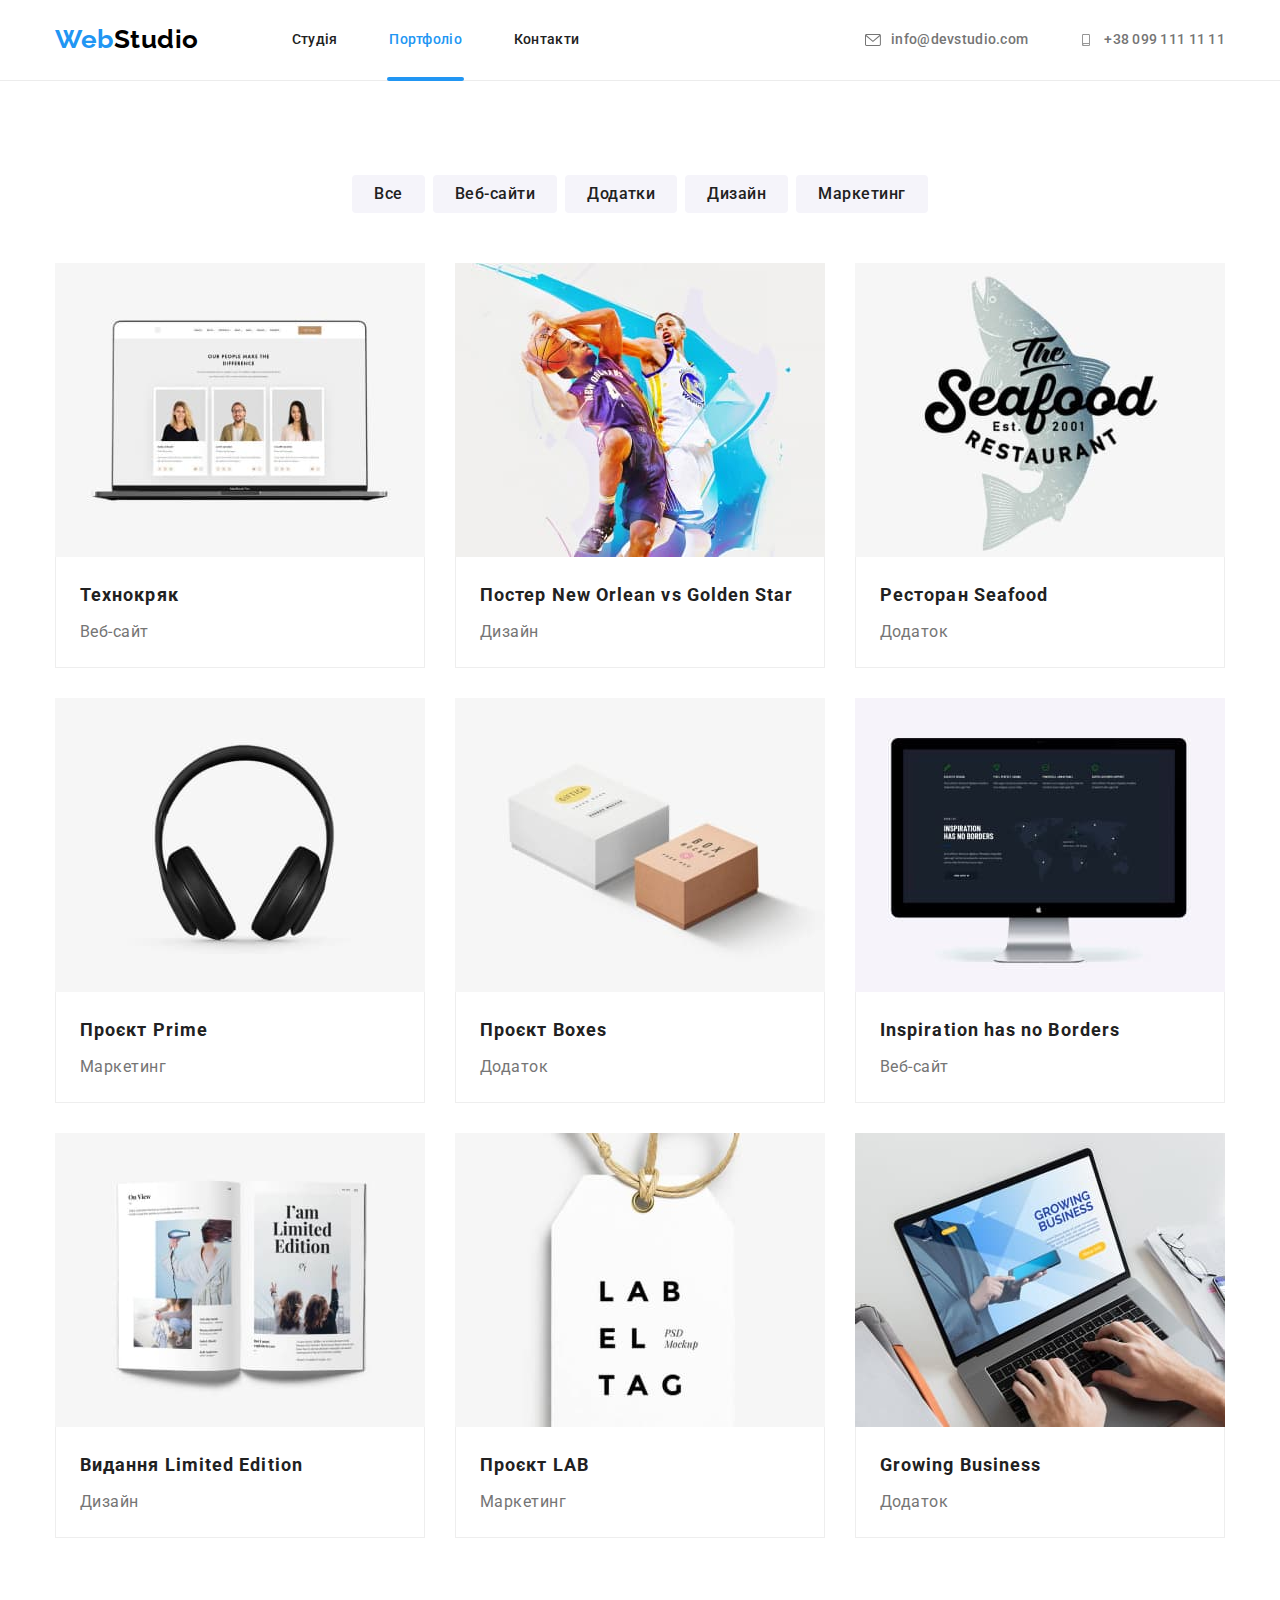
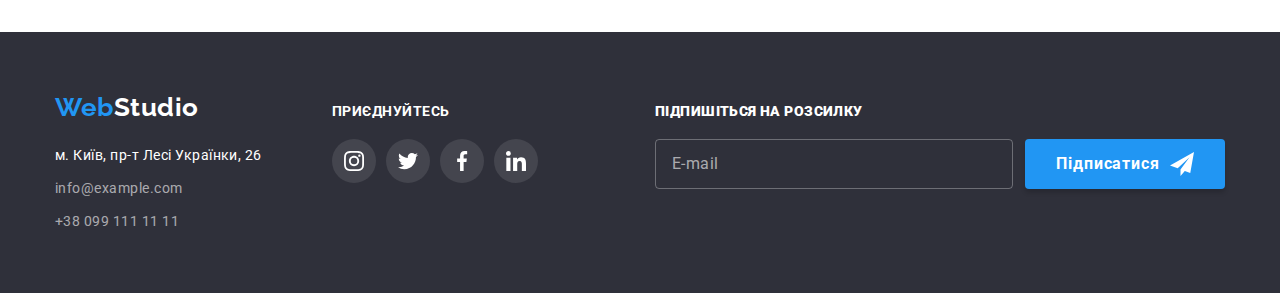
==== portfolio.html @ f7017bfa "add hw6" ====
<!DOCTYPE html>
<html lang="uk">
  <head>
    <meta charset="UTF-8" />
    <meta http-equiv="X-UA-Compatible" content="IE=edge" />
    <meta name="viewport" content="width=device-width, initial-scale=1.0" />
    <title>Portfolio</title>
    <link rel="preconnect" href="https://fonts.googleapis.com" />
    <link rel="preconnect" href="https://fonts.gstatic.com" crossorigin />
    <link
      href="https://fonts.googleapis.com/css2?family=Raleway:wght@700&family=Roboto:wght@400;500;700;900&display=swap"
      rel="stylesheet"
    />
    <link
      rel="stylesheet"
      href="https://cdnjs.cloudflare.com/ajax/libs/modern-normalize/1.1.0/modern-normalize.min.css"
    />
    <link rel="stylesheet" href="./css/styles.css" />
  </head>

  <body>
    <!--Шапка сайта-->
    <header class="header">
      <div class="container header-container">
        <nav class="header-nav">
          <a href="./index.html" lang="en" class="header-logo logo link"
            >Web<span class="header-logo-accent">Studio</span></a
          >
          <ul class="header-nav-list list">
            <li class="header-nav-item">
              <a href="./index.html" class="header-nav-link link">Студія</a>
            </li>
            <li class="header-nav-item">
              <a href="./portfolio.html" class="header-nav-link link current"
                >Портфоліо</a
              >
            </li>
            <li class="header-nav-item">
              <a href="#" class="header-nav-link link">Контакти</a>
            </li>
          </ul>
        </nav>
        <ul class="header-contacts-list list">
          <li class="header-contacts-item">
            <a
              href="mailto:info@devstudio.com"
              class="header-contacts-link link"
            >
              <svg class="contact-link-icon" width="16" height="12">
                <use href="./images/icons.svg#icon-massage"></use>
              </svg>
              info@devstudio.com
            </a>
          </li>
          <li class="header-contacts-item">
            <a href="tel:+380991111111" class="header-contacts-link link">
              <svg class="contact-link-icon" width="16" height="12">
                <use href="./images/icons.svg#icon-smartphone"></use>
              </svg>
              +38 099 111 11 11
            </a>
          </li>
        </ul>
      </div>
    </header>
    <main>
      <!-- Specifications -->
      <section class="portfolio section">
        <div class="container">
          <h1 class="visually-hidden">Портфоліо</h1>
          <ul class="portfolio-button-list list">
            <li>
              <button type="button" class="portfolio-btn current-bnt">
                Все
              </button>
            </li>
            <li>
              <button type="button" class="portfolio-btn">Веб-сайти</button>
            </li>
            <li>
              <button type="button" class="portfolio-btn">Додатки</button>
            </li>
            <li><button type="button" class="portfolio-btn">Дизайн</button></li>
            <li>
              <button type="button" class="portfolio-btn">Маркетинг</button>
            </li>
          </ul>

          <ul class="portfolio-list list">
            <li class="portfolio-item">
              <a href="" class="portfolio-link link">
                <div class="portfolio-thumb">
                  <img
                    src="./images/specification1.jpg"
                    alt="Ноутбук"
                    width="370"
                    height="294"
                    class="portfolio-img"
                  />
                    <p class="portfolio-descr">
                      Ресурс пропонує комплексні пропозиції з різним рівнем
                      функціоналу та сервісів. Все це дозволить відвідувачу
                      отримати вичерпні відомості про компанію чи приватну
                      особу.
                    </p>
                  </div>
                <div class="portfolio-container">
                  <h2 class="portfolio-sub-title">Технокряк</h2>
                  <p class="portfolio-text">Веб-сайт</p>
                </div>
              </a>
            </li>
            <li class="portfolio-item">
              <a href="" class="portfolio-link link">
                <div class="portfolio-thumb">
                  <img
                    src="./images/specification2.jpg"
                    alt="Двоє чоловіків грають у баскетбол"
                    width="370"
                    height="294"
                    class="portfolio-img"
                  />
                    <p class="portfolio-descr">
                      Ресурс пропонує комплексні пропозиції з різним рівнем
                      функціоналу та сервісів. Все це дозволить відвідувачу
                      отримати вичерпні відомості про компанію чи приватну
                      особу.
                    </p>
                  </div>
                <div class="portfolio-container">
                  <h2 class="portfolio-sub-title">
                    Постер
                    <span lang="en">New Orlean vs Golden Star</span>
                  </h2>
                  <p class="portfolio-text">Дизайн</p>
                </div>
              </a>
            </li>
            <li class="portfolio-item">
              <a href="" class="portfolio-link link">
                <div class="portfolio-thumb">
                  <img
                    src="./images/specification3.jpg"
                    alt="Логотип ресторану"
                    width="370"
                    height="294"
                    class="portfolio-img"
                  />
                    <p class="portfolio-descr">
                      Ресурс пропонує комплексні пропозиції з різним рівнем
                      функціоналу та сервісів. Все це дозволить відвідувачу
                      отримати вичерпні відомості про компанію чи приватну
                      особу.
                    </p>
                  </div>
                <div class="portfolio-container">
                  <h2 class="portfolio-sub-title">
                    Ресторан
                    <span lang="en">Seafood</span>
                  </h2>
                  <p class="portfolio-text">Додаток</p>
                </div>
              </a>
            </li>
            <li class="portfolio-item">
              <a href="" class="portfolio-link link">
                <div class="portfolio-thumb">
                  <img
                    src="./images/specification4.jpg"
                    alt="Навушники"
                    width="370"
                    height="294"
                    class="portfolio-img"
                  />
                    <p class="portfolio-descr">
                      Ресурс пропонує комплексні пропозиції з різним рівнем
                      функціоналу та сервісів. Все це дозволить відвідувачу
                      отримати вичерпні відомості про компанію чи приватну
                      особу.
                    </p>
                  </div>
                <div class="portfolio-container">
                  <h2 class="portfolio-sub-title">
                    Проєкт <span lang="en">Prime</span>
                  </h2>
                  <p class="portfolio-text">Маркетинг</p>
                </div>
              </a>
            </li>
            <li class="portfolio-item">
              <a href="" class="portfolio-link link">
                <div class="portfolio-thumb">
                  <img
                    src="./images/specification5.jpg"
                    alt="Дві коробки"
                    width="370"
                    height="294"
                    class="portfolio-img"
                  />
                    <p class="portfolio-descr">
                      Ресурс пропонує комплексні пропозиції з різним рівнем
                      функціоналу та сервісів. Все це дозволить відвідувачу
                      отримати вичерпні відомості про компанію чи приватну
                      особу.
                    </p>
                  </div>
                <div class="portfolio-container">
                  <h2 class="portfolio-sub-title">
                    Проєкт <span lang="en">Boxes</span>
                  </h2>
                  <p class="portfolio-text">Додаток</p>
                </div>
              </a>
            </li>
            <li class="portfolio-item">
              <a href="" class="portfolio-link link">
                <div class="portfolio-thumb">
                  <img
                    src="./images/specification6.jpg"
                    alt="Монітор"
                    width="370"
                    height="294"
                    class="portfolio-img"
                  />
                    <p class="portfolio-descr">
                      Ресурс пропонує комплексні пропозиції з різним рівнем
                      функціоналу та сервісів. Все це дозволить відвідувачу
                      отримати вичерпні відомості про компанію чи приватну
                      особу.
                    </p>
                  </div>
                <div class="portfolio-container">
                  <h2 lang="en" class="portfolio-sub-title">
                    Inspiration has no Borders
                  </h2>
                  <p class="portfolio-text">Веб-сайт</p>
                </div>
              </a>
            </li>
            <li class="portfolio-item">
              <a href="" class="portfolio-link link">
                <div class="portfolio-thumb">
                  <img
                    src="./images/specification7.jpg"
                    alt="Книга"
                    width="370"
                    height="294"
                    class="portfolio-img"
                  />
                    <p class="portfolio-descr">
                      Ресурс пропонує комплексні пропозиції з різним рівнем
                      функціоналу та сервісів. Все це дозволить відвідувачу
                      отримати вичерпні відомості про компанію чи приватну
                      особу.
                    </p>
                  </div>
                <div class="portfolio-container">
                  <h2 class="portfolio-sub-title">
                    Видання
                    <span lang="en">Limited Edition</span>
                  </h2>
                  <p class="portfolio-text">Дизайн</p>
                </div>
              </a>
            </li>
            <li class="portfolio-item">
              <a href="" class="portfolio-link link">
                <div class="portfolio-thumb">
                  <img
                    src="./images/specification8.jpg"
                    alt="Ярлик"
                    width="370"
                    height="294"
                    class="portfolio-img"
                  />
                    <p class="portfolio-descr">
                      Ресурс пропонує комплексні пропозиції з різним рівнем
                      функціоналу та сервісів. Все це дозволить відвідувачу
                      отримати вичерпні відомості про компанію чи приватну
                      особу.
                    </p>
                  </div>
                <div class="portfolio-container">
                  <h2 class="portfolio-sub-title">Проєкт LAB</h2>
                  <p class="portfolio-text">Маркетинг</p>
                </div>
              </a>
            </li>
            <li class="portfolio-item">
              <a href="" class="portfolio-link link">
                <div class="portfolio-thumb">
                  <img
                    src="./images/specification9.jpg"
                    alt="Друк на ноутбуці"
                    width="370"
                    height="294"
                    class="portfolio-img"
                  />
                    <p class="portfolio-descr">
                      Ресурс пропонує комплексні пропозиції з різним рівнем
                      функціоналу та сервісів. Все це дозволить відвідувачу
                      отримати вичерпні відомості про компанію чи приватну
                      особу.
                    </p>
                  </div>
                <div class="portfolio-container">
                  <h2 lang="en" class="portfolio-sub-title">
                    Growing Business
                  </h2>
                  <p class="portfolio-text">Додаток</p>
                </div>
              </a>
            </li>
          </ul>
        </div>
      </section>
    </main>

    <!-- Footer -->
    <footer class="footer">
      <div class="container footer-container">
        <div class="address-container">
          <a href="./index.html" lang="en" class="footer-logo logo link"
            >Web<span class="footer-logo-accent">Studio</span></a
          >
          <address class="address">
            <p class="footer-text">м. Київ, пр-т Лесі Українки, 26</p>
            <ul class="footer-list list">
              <li class="footer-item">
                <a href="mailto:info@example.com" class="footer-link link"
                  >info@example.com</a
                >
              </li>
              <li class="footer-item">
                <a href="tel:+380991111111" class="footer-link link">
                  +38 099 111 11 11
                </a>
              </li>
            </ul>
          </address>
        </div>
        <div class="join-container">
          <h2 class="join-title">Приєднуйтесь</h2>
          <ul class="join-list list">
            <li class="join-item">
              <a href="" class="join-link link">
                <svg class="join-icon" width="20" height="20px">
                  <use href="./images/icons.svg#icon-instagram"></use>
                </svg>
              </a>
            </li>
            <li class="join-item">
              <a href="" class="join-link link">
                <svg class="join-icon" width="20" height="20px">
                  <use href="./images/icons.svg#icon-twitter"></use>
                </svg>
              </a>
            </li>
            <li class="join-item">
              <a href="" class="join-link link">
                <svg class="join-icon" width="20" height="20px">
                  <use href="./images/icons.svg#icon-facebook"></use>
                </svg>
              </a>
            </li>
            <li class="join-item">
              <a href="" class="join-link link">
                <svg class="join-icon" width="20" height="20px">
                  <use href="./images/icons.svg#icon-linkedin"></use>
                </svg>
              </a>
            </li>
          </ul>
        </div>
        <form class="footer-form">
          <div class="input-container">
            <div class="footer-wrap">
              <label for="footer-form" class="footer-form-label"
                ><b>Підпишіться на розсилку</b></label
              >
              <input
                type="email"
                id="footer-form"
                class="footer-input"
                name="footer-mail"
                placeholder="E-mail"
              />
            </div>
            <button type="submit" class="footer-form-button">
              Підписатися
              <svg class="footer-form-icon" width="24" height="24">
                <use href="./images/icons.svg#icon-send"></use>
              </svg>
            </button>
          </div>
        </form>
      </div>
    </footer>
  </body>
</html>
---- css/styles.css ----
:root {
  --prymary-text-color: #757575;
  --title-text-color: #212121;
  --accent-color: #2196f3;
  --btn-hover: #188CE8;
  --white-color: #ffffff;
  --main-bg-color: #F5F4FA;;
  --secondary-bg-color: #2f303a;
  --main-icon-color: #afb1b8;
  --duration-cubic: 250ms cubic-bezier(0.4, 0, 0.2, 1)
}

/*            BODY             */

body {
  font-family: 'Roboto', sans-serif;  
  color: var(--prymary-text-color);
  background-color: var(--white-color);
  letter-spacing: 0.03em;
}

/*          UTILITIES          */

h1,
h2,
h3,
h4,
h5,
h6,
p {
  margin: 0;
  padding: 0;
}

img {
  display: block;
  max-width: 100%;
  height: auto;
}

.logo {
  color: var(--accent-color);
  font-family: 'Raleway', sans-serif;
  font-weight: 700;
  letter-spacing: 0.02em;
  font-size: 26px;
  line-height: 1.2;
  text-decoration: none;
}

.visually-hidden {
  position: absolute;
  white-space: nowrap;
  width: 1px;
  height: 1px;
  overflow: hidden;
  border: 0;
  padding: 0;
  clip: rect(0 0 0 0);
  clip-path: inset(50%);
  margin: -1px;
}

.link {
  text-decoration: none;
  display: block;
}

.link:hover,
.link:focus {
  color: var(--accent-color);
}

.list {
  list-style: none;
  margin: 0;
  padding: 0;
}

.title {
  font-size: 36px;
  line-height: calc(42/36);
  text-align: center;
  color: var(--title-text-color);
}

.container {
  margin: 0 auto;
  width: 1200px;
  padding: 0 15px;
}

.section {
  padding: 94px 0;
}

/*          HEADER          */

.header {
  border-bottom: 1px solid #ececec;
}

.header-logo {
  margin-right: 93px;
}

.header-logo-accent {
  color: #000000;
}

.header-container {
  display: flex;
  align-items: center;
}

.header-nav {
  display: flex;
  align-items: center;
}

.header-nav-list {
  display: flex;
  column-gap: 50px;
}

.header-nav-link {
  position: relative;

  padding: 32px 0;

  font-weight: 500;
  font-size: 14px;
  line-height: 1.14;
  letter-spacing: 0.02em;
  color: var(--title-text-color);
  transition: color var(--duration-cubic);
}

.header-contacts-list {
  display: flex;
  margin-left: auto;
  column-gap: 50px;
}

.header-contacts-link {
  padding: 32px 0;
  display: flex;
  align-items: center;
  gap: 10px;

  font-weight: 500;
  font-size: 14px;
  line-height: 1.14;
  letter-spacing: 0.02em;
  color: inherit;

  transition: color var(--duration-cubic);
}

.contact-link-icon {
  fill: currentColor;
}

.current {
  color: var(--accent-color);
  padding-left: 2px;
  padding-right: 2px;
}

.current::after {
  position: absolute;
  bottom: -1px;
  right: 0;

  content: "";
  width: 100%;
  height: 4px;
  background-color: var(--accent-color);
  border-radius: 2px;

  
}
/*          HERO          */

.hero {
  padding: 200px 0;
  background-color: var(--secondary-bg-color);
}

.owerlay {
  max-width: 1600px;
  height: 600px;
  margin-left: auto;
  margin-right: auto;
  background-image: linear-gradient(
      to right,
      rgba(47, 48, 58, 0.4),
      rgba(47, 48, 58, 0.4)
    ),
    url(../images/hero-bgr.jpg);
}

.hero-title {
  max-width: 696px;
  margin: 0 auto 30px;

  color: var(--white-color);
  font-weight: 900;
  text-transform: uppercase;
  text-align: center;
  line-height: calc(60 / 44);
  letter-spacing: 0.06em;
  font-size: 44px;
}

.hero-btn {
  display: block;
  margin-left: auto;
  margin-right: auto;
  border-radius: 4px;
  padding: 10px 32px;

  font-family: inherit;
  font-weight: 700;
  font-size: 16px;
  line-height: calc(30 / 16);
  letter-spacing: 0.06em;
  background-color: var(--accent-color);
  color: var(--white-color);

  transition: background-color var(--duration-cubic);
}

.hero-btn:hover,
.hero-btn:focus {
  background-color: var(--btn-hover);
}

/*          BENEFIT          */

.benefit {
  padding-bottom: 0;
}

.benefit-list {
  display: flex;
  gap: 30px;
}

.benefit-item {
  width: calc((100%-90px) / 4);
}

.benefit-container-icon {
  width: 270px;
  height: 120px;
  background-color: var(--main-bg-color);
  border-radius: 4px;
  display: flex;
  justify-content: center;
  align-items: center;
  margin-bottom: 30px;
}

.benefit-sub-title {
  margin-bottom: 10px;

  font-size: 14px;
  line-height: 1.14;
  text-transform: uppercase;
  color: var(--title-text-color);
}

.benefit-descr {
  font-size: 14px;
  line-height: 1.71;
}

/*          ACTION          */

.action-title {
  margin-bottom: 50px;
}

.action-list {
  display: flex;
  column-gap: 30px;
}

.action-item {
  width: calc((100%-60px) / 3);
}

.action-thumb {
  position: relative;
}

.action-descr {
  position: absolute;
  width: 100%;
  bottom: 0;
  right: 0;

  padding: 28px;
  color: var(--white-color);
  background-color: rgba(47, 48, 58, 0.8);
  font-weight: 700;
  font-size: 14px;
  line-height: calc(16/14);
  text-align: center;
  text-transform: uppercase;
}

/*          TEAM          */

.team {
  background-color: var(--main-bg-color);
}

.team-title {
  margin-bottom: 50px;
}

.team-list {
  display: flex;
  column-gap: 30px;
}

.team-item {
  width: calc((100%-90px) / 4);

  background-color: var(--white-color);
  box-shadow: 0px 1px 3px rgba(0, 0, 0, 0.12), 0px 1px 1px rgba(0, 0, 0, 0.14),
		0px 2px 1px rgba(0, 0, 0, 0.2);
  border-radius: 0px 0px 4px 4px;
}

.team-text {
  padding: 30px 0;
}

.team-sub-title {
  margin-bottom: 10px;

  font-weight: 500;
  font-size: 16px;
  line-height: calc(19 / 16);
  text-align: center;
  color: var(--title-text-color);
}

.team-descr {
  font-size: 16px;
  line-height: calc(19 / 16);
  text-align: center;
  margin-bottom: 16px;
}

.team-soc-list {
  display: flex;
  justify-content: center;
  gap: 10px;
}

.team-soc-item {
  width: 44px;
  height: 44px;
}

.team-soc-link {
  width: 100%;
  height: 100%;
  border-radius: 50%;
  display: flex;
  justify-content: center;
  align-items: center;
  fill: var(--main-icon-color);
  background-color: inherit;

  transition: background-color var(--duration-cubic),
    fill var(--duration-cubic);
}

.team-soc-link:hover,
.team-soc-link:focus {
  background-color: var(--accent-color);
  fill: var(--white-color);
}

.clients-title {
  margin-bottom: 50px;
}

.clients-list {
  display: flex;
  gap: 30px;
}

.clients-item {
  width: 170px;
  height: 92px;
}

.clients-link {
  display: flex;
  justify-content: center;
  align-items: center;

  width: 100%;
  height: 100%;
  border: 1px solid var(--main-icon-color);
  border-radius: 4px;
  fill: var(--main-icon-color);

  transition: fill var(--duration-cubic),
    border-color var(--duration-cubic);
}

.clients-link:hover,
.clients-link:focus {
  border-color: var(--accent-color);
  fill: var(--accent-color);
}

/*          PORTFOLIO          */

.portfolio-button-list {
  display: flex;
  column-gap: 8px;
  justify-content: center;
  margin-bottom: 50px;
}

.portfolio-btn {
  border-radius: 4px;
  border: transparent;
  padding: 6px 22px;

  font-family: inherit;
  font-weight: 500;
  font-size: 16px;
  line-height: 1.63;
  letter-spacing: inherit;
  color: var(--title-text-color);
  background-color: var(--main-bg-color);
  
  transition: background-color var(--duration-cubic),
    color var(--duration-cubic), 
    box-shadow var(--duration-cubic);
}

.portfolio-btn:hover,
.portfolio-btn:focus {
  color: var(--white-color);
  background-color: var(--accent-color);
  box-shadow: 0px 3px 1px rgba(0, 0, 0, 0.1), 0px 1px 2px rgba(0, 0, 0, 0.08), 0px 2px 2px rgba(0, 0, 0, 0.12);
}

.portfolio-list {
  display: flex;
  flex-wrap: wrap;
  gap: 30px;
}

.portfolio-item {
  flex-basis: calc((100% - 60px) / 3);
}

.portfolio-link {
  transition: box-shadow var(--duration-cubic);
}

.portfolio-thumb {
  position: relative;
  overflow: hidden;
}

.portfolio-descr {
  position: absolute;
  top: 0;
  left: 0;

  width: 100%;
  height: 100%;
  background-color: rgba(33, 150, 243, 0.9);

  opacity: 0;

  transform: translateY(100%);
  transition: transform var(--duration-cubic),
  opacity var(--duration-cubic);
  padding: 63px 24px;

  font-size: 18px;
  line-height: calc(28/18);
  color: var(--white-color);
}


.portfolio-link:hover,
.portfolio-link:focus {
  box-shadow: 0px 1px 1px rgba(0, 0, 0, 0.12), 0px 4px 4px rgba(0, 0, 0, 0.06), 1px 4px 6px rgba(0, 0, 0, 0.16);
}

.portfolio-link:hover .portfolio-descr,
.portfolio-link:focus .portfolio-descr {
  transform: translateY(0);
  opacity: 1;
}

.portfolio-container {
  padding: 20px 24px;
  border: 1px solid #eeeeee;
  border-top: transparent;
  max-width: 370px;
}

.portfolio-sub-title {
  margin-bottom: 4px;

  font-size: 18px;
  line-height: 2;
  letter-spacing: 0.06em;
  color: var(--title-text-color);
}

.portfolio-text {
  color: var(--prymary-text-color);
  font-size: 16px;
  line-height: calc(30 / 16);
}

/*          FOOTER          */

.footer {
  padding: 60px 0;

  background: var(--secondary-bg-color);
}

.footer-logo {
  margin-bottom: 20px;
}

.footer-logo-accent {
  color: var(--white-color);
}

.address {
  font-style: normal;
}

.address-container {
  margin-right: 70px;
}

.footer-text {
  margin-bottom: 9px;

  font-size: 14px;
  line-height: calc(24/14);
  color: var(--white-color);
}

.footer-item + .footer-item {
  margin-top: 9px;
}

.footer-link {
  font-size: 14px;
  line-height: calc(24/14);
  font-family: inherit;
  font-weight: inherit;
  color: rgba(255, 255, 255, 0.6);

  transition: color var(--duration-cubic);
}

.footer-container {
  display: flex;
  align-items: baseline;
}

.join-title {
  font-weight: 700;
  color: var(--white-color);
  font-size: 14px;
  line-height: calc(16/14);
  text-transform: uppercase;
  margin-bottom: 20px;
}

.join-list {
  display: flex;
  gap: 10px;
}

.join-item {
  width: 44px;
  height: 44px;
}

.join-link {
  display: flex;
  justify-content: center;
  align-items: center;

  width: 100%;
  height: 100%;
  background-color: rgba(255, 255, 255, 0.1);
  border-radius: 50%;
  fill: var(--white-color);

  transition: background-color var(--duration-cubic);
}

.join-link:hover,
.join-link:focus {
  background-color: var(--accent-color);
}

.footer-form {
  margin-left: auto;
}

.input-container {
  display: flex;
  gap: 12px;
  align-items: flex-end;
}

.footer-wrap {
  display: flex;
  flex-direction: column;
  gap: 20px;
}

.footer-form-label {
  font-weight: 700;
  font-size: 14px;
  line-height: calc(16/14);
  letter-spacing: 0.03em;
  text-transform: uppercase;
  color: var(--white-color);
}

.footer-input {
  min-width: 358px;
  height: 50px;
  border: 1px solid rgba(255, 255, 255, 0.3);
  border-radius: 4px;
  background-color: transparent;
  padding: 15px 16px;
  outline: transparent;

  letter-spacing: 0.03em;
  color: var(--white-color);
}

.footer-input::placeholder {
  font-size: 16px;
  line-height: calc(20/16);
  letter-spacing: 0.03em;

  color: rgba(255, 255, 255, 0.6);
}

.footer-form-button {
  letter-spacing: 0.06em;
  font-weight: 700;
  font-size: 16px;
  line-height: calc(30/16);
  fill: var(--white-color);

  display: flex;
  justify-content: center;
  align-items: center;
  gap: 10px;
  
  width: 200px;
  height: 50px;
  background-color: var(--accent-color);
  box-shadow: 0px 4px 4px rgba(0, 0, 0, 0.15);
  border-radius: 4px;
  color: var(--white-color);
  border-color: transparent;
  transition: background-color var(--duration-cubic);
}

.footer-form-button:hover,
.footer-form-button:focus {
  background-color: var(--btn-hover);
}


/*          MODAL          */

.backdrop {
  position: fixed;
  top: 0;
  left: 0;

  width: 100%;
  height: 100%;
  background-color: rgba(0, 0, 0, 0.1);
  opacity: 1;

  transition: opacity var(--duration-cubic),
    visibility var(--duration-cubic);
}

.backdrop.is-hidden {
  opacity: 0;
  pointer-events: none;
  visibility: hidden;
}

.backdrop.is-hidden .modal {
  transform: translate(-50%, -50%) scale(1.1);
}

.modal {
  position: absolute;
  top: 54%;
  left: 51%;
  transform: translate(-54%, -51%) scale(1);

  max-width: 528px;
  min-height: 581px;
  background-color: var(--white-color);
  box-shadow: 0px 1px 3px rgba(0, 0, 0, 0.12), 0px 1px 1px rgba(0, 0, 0, 0.14), 0px 2px 1px rgba(0, 0, 0, 0.2);
  border-radius: 4px;
  padding: 40px;

  transition: transform var(--duration-cubic);
}

.modal-close-button {
  position: absolute;
  top: 8px;
  right: 8px;

  display: flex;
  justify-content: center;
  align-items: center;

  width: 30px;
  height: 30px;
  border: 1px solid rgba(0, 0, 0, 0.1);
  border-radius: 50%;
  background-color: var(--white-color);
  outline: none;

  transition: fill var(--duration-cubic);
}

.modal-close-button:hover,
.modal-close-button:focus {
  fill: var(--accent-color);
}

.modal-title {
  font-size: 20px;
  line-height: calc(23/20);
  text-align: center;
  letter-spacing: 0.03em;
  color: var(--title-text-color);

  margin-bottom: 12px;
}

.modal-form-field {
  margin-bottom: 10px;
}

.modal-form-label {
  font-size: 12px;
  line-height: calc(14/12);
  letter-spacing: 0.01em;
  margin-bottom: 4px;
  color: var(--prymary-text-color);
}

.modal-form-input {
  border: 1px solid rgba(33, 33, 33, 0.2);
  border-radius: 4px;
  width: 100%;
  height: 40px;
  font: inherit;
  font-size: 12px;
  line-height: calc(14/12);
  letter-spacing: 0.01em;
  color: var(--title-text-color);

  padding-left: 42px;
  outline: none;

  transition: border-color var(--duration-cubic);
}

.modal-form-input:focus {
  border: 1px solid var(--accent-color);
}

.modal-form-input:focus + .modal-form-icon {
  fill: var(--accent-color);
}

.modal-input-wrap {
  position: relative;
}

.modal-form-icon {
  position: absolute;
  left: 12px;
  top: 50%;
  transform: translateY(-50%);

  fill: var(--title-text-color);

  transition: fill var(--duration-cubic);
}

.modal-form-textarea {
  border: 1px solid rgba(33, 33, 33, 0.2);
  border-radius: 4px;
  width: 448px;
  height: 120px;
  font-size: 12px;
  line-height: calc(14/12);
  letter-spacing: 0.01em;

  margin-bottom: 20px;
  padding: 12px 16px;

  resize: none;
  outline: none;
}

.modal-form-textarea:focus {
  border: 1px solid var(--accent-color);
}


.modal-form-textarea::placeholder {
  font-size: 12px;
  line-height: calc(14/12);
  letter-spacing: 0.01em;
  color: rgba(117, 117, 117, 0.5);
}

.modal-form-policy {
  margin-bottom: 30px;
}

.form-policy-input {
  margin-right: 7px;
}

.label-policy {
  font-size: 14px;
  line-height: calc(24/14);
  letter-spacing: 0.03em;

  display: flex;
  justify-content: center;
  align-items: center;
}

.label-policy span {
  width: 16px;
  height: 15px;
  border: 2px solid var(--title-text-color);
  border-radius: 3px;

  display: flex;
  align-items: center;
  justify-content: center;
  margin-right: 8px;

  transition: background-color var(--duration-cubic),
    border-color var(--duration-cubic);

}

.policy-icon {
  fill: transparent;

  transition: fill var(--duration-cubic);
}

.form-policy-input:checked + .label-policy span {
  background-color: var(--accent-color);
  border-color: var(--accent-color);
}

.form-policy-input:focus + .label-policy span {
  outline: 1px solid var(--title-text-color);
}

.form-policy-input:checked + .label-policy .policy-icon {
  fill: var(--white-color);
}


.form-policy-link {
  color: var(--accent-color);

  font-size: 14px;
  line-height: calc(24/14);
  letter-spacing: 0.03em;
  margin-left: 4px;
  
  position: relative;
}

.form-policy-link::after {
  position: absolute;
  bottom: 5px;
  right: 0;

  content: "";
  width: 100%;
  height: 1px;
  background-color: var(--accent-color);
}

.modal-form-btn {
  color: var(--white-color);
  background-color: var(--accent-color);
  font-weight: 700;
  font-size: 16px;
  line-height: calc(30/16);
  letter-spacing: 0.06em;

  display: block;
  margin: 0 auto;
  padding: 10px 52px;
  box-shadow: 0px 4px 4px rgba(0, 0, 0, 0.15);
  border: transparent;
  border-radius: 4px;
  transition: background-color var(--duration-cubic);
}

.modal-form-btn:hover,
.modal-form-btn:focus {
  background-color: var(--btn-hover);
}
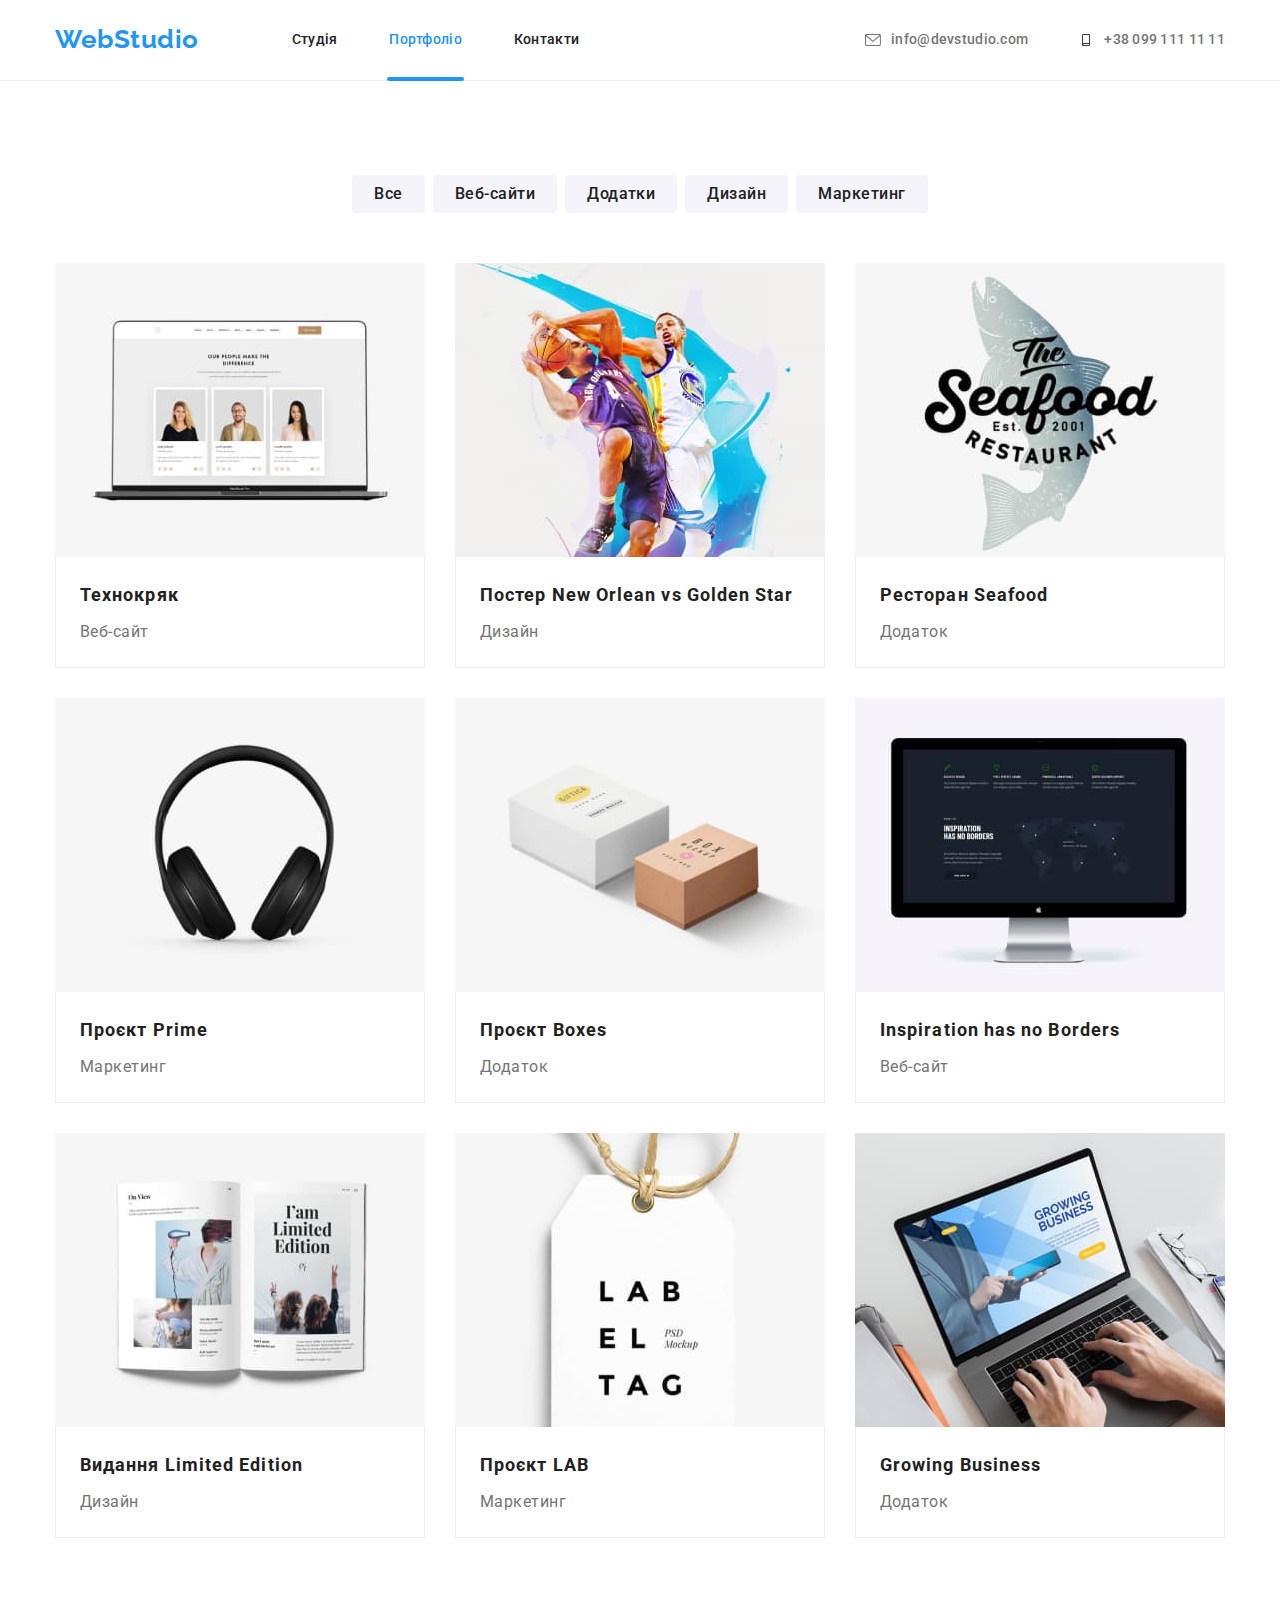
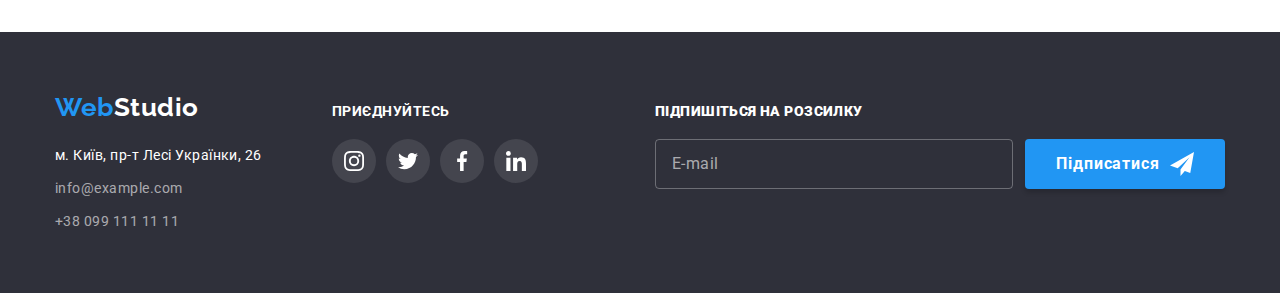
==== commit 6634d81d: "add scss page" ====
--- a/portfolio.html
+++ b/portfolio.html
@@ -21,293 +21,300 @@
   <body>
     <!--Шапка сайта-->
     <header class="header">
-      <div class="container header-container">
-        <nav class="header-nav">
-          <a href="./index.html" lang="en" class="header-logo logo link"
-            >Web<span class="header-logo-accent">Studio</span></a
+      <div class="header__container container">
+        <nav class="header__nav">
+          <a href="./index.html" lang="en" class="logo link"
+            >Web<span class="logo__accent">Studio</span></a
           >
-          <ul class="header-nav-list list">
-            <li class="header-nav-item">
-              <a href="./index.html" class="header-nav-link link">Студія</a>
-            </li>
-            <li class="header-nav-item">
-              <a href="./portfolio.html" class="header-nav-link link current"
+          <ul class="header__list list">
+            <li class="header__item">
+              <a href="./index.html" class="header__link link"
+                >Студія
+              </a>
+            </li>
+            <li class="header__item">
+              <a href="./portfolio.html" class="header__link link header__link--current"
                 >Портфоліо</a
               >
             </li>
-            <li class="header-nav-item">
-              <a href="#" class="header-nav-link link">Контакти</a>
+            <li class="header__item">
+              <a href="#" class="header__link link">Контакти</a>
             </li>
           </ul>
         </nav>
-        <ul class="header-contacts-list list">
-          <li class="header-contacts-item">
+
+        <ul class="contacts list">
+          <li class="contacts__item">
             <a
               href="mailto:info@devstudio.com"
-              class="header-contacts-link link"
+              class="contacts__link link"
             >
-              <svg class="contact-link-icon" width="16" height="12">
+              <svg class="contact__icon" width="16" height="12">
                 <use href="./images/icons.svg#icon-massage"></use>
               </svg>
               info@devstudio.com
             </a>
           </li>
-          <li class="header-contacts-item">
-            <a href="tel:+380991111111" class="header-contacts-link link">
-              <svg class="contact-link-icon" width="16" height="12">
+          <li class="contacts__item">
+            <a href="tel:+380991111111" class="contacts__link link">
+              <svg class="contacts__icon" width="16" height="12">
                 <use href="./images/icons.svg#icon-smartphone"></use>
               </svg>
               +38 099 111 11 11
             </a>
           </li>
         </ul>
+
       </div>
     </header>
+
     <main>
+
       <!-- Specifications -->
+
       <section class="portfolio section">
         <div class="container">
           <h1 class="visually-hidden">Портфоліо</h1>
-          <ul class="portfolio-button-list list">
+          <ul class="portfolio__buttons list">
             <li>
-              <button type="button" class="portfolio-btn current-bnt">
+              <button type="button" class="portfolio__btn current-bnt">
                 Все
               </button>
             </li>
             <li>
-              <button type="button" class="portfolio-btn">Веб-сайти</button>
+              <button type="button" class="portfolio__btn">Веб-сайти</button>
             </li>
             <li>
-              <button type="button" class="portfolio-btn">Додатки</button>
-            </li>
-            <li><button type="button" class="portfolio-btn">Дизайн</button></li>
+              <button type="button" class="portfolio__btn">Додатки</button>
+            </li>
+            <li><button type="button" class="portfolio__btn">Дизайн</button></li>
             <li>
-              <button type="button" class="portfolio-btn">Маркетинг</button>
+              <button type="button" class="portfolio__btn">Маркетинг</button>
             </li>
           </ul>
 
-          <ul class="portfolio-list list">
-            <li class="portfolio-item">
-              <a href="" class="portfolio-link link">
-                <div class="portfolio-thumb">
+          <ul class="portfolio__list list">
+            <li class="portfolio__item">
+              <a href="" class="portfolio__link link">
+                <div class="portfolio__thumb">
                   <img
                     src="./images/specification1.jpg"
                     alt="Ноутбук"
                     width="370"
                     height="294"
-                    class="portfolio-img"
-                  />
-                    <p class="portfolio-descr">
-                      Ресурс пропонує комплексні пропозиції з різним рівнем
-                      функціоналу та сервісів. Все це дозволить відвідувачу
-                      отримати вичерпні відомості про компанію чи приватну
-                      особу.
-                    </p>
-                  </div>
-                <div class="portfolio-container">
-                  <h2 class="portfolio-sub-title">Технокряк</h2>
-                  <p class="portfolio-text">Веб-сайт</p>
-                </div>
-              </a>
-            </li>
-            <li class="portfolio-item">
-              <a href="" class="portfolio-link link">
-                <div class="portfolio-thumb">
+                    class="portfolio__img"
+                  />
+                    <p class="portfolio__descr">
+                      Ресурс пропонує комплексні пропозиції з різним рівнем
+                      функціоналу та сервісів. Все це дозволить відвідувачу
+                      отримати вичерпні відомості про компанію чи приватну
+                      особу.
+                    </p>
+                  </div>
+                <div class="portfolio__container">
+                  <h2 class="portfolio__sub-title">Технокряк</h2>
+                  <p class="portfolio__text">Веб-сайт</p>
+                </div>
+              </a>
+            </li>
+            <li class="portfolio__item">
+              <a href="" class="portfolio__link link">
+                <div class="portfolio__thumb">
                   <img
                     src="./images/specification2.jpg"
                     alt="Двоє чоловіків грають у баскетбол"
                     width="370"
                     height="294"
-                    class="portfolio-img"
-                  />
-                    <p class="portfolio-descr">
-                      Ресурс пропонує комплексні пропозиції з різним рівнем
-                      функціоналу та сервісів. Все це дозволить відвідувачу
-                      отримати вичерпні відомості про компанію чи приватну
-                      особу.
-                    </p>
-                  </div>
-                <div class="portfolio-container">
-                  <h2 class="portfolio-sub-title">
+                    class="portfolio__img"
+                  />
+                    <p class="portfolio__descr">
+                      Ресурс пропонує комплексні пропозиції з різним рівнем
+                      функціоналу та сервісів. Все це дозволить відвідувачу
+                      отримати вичерпні відомості про компанію чи приватну
+                      особу.
+                    </p>
+                  </div>
+                <div class="portfolio__container">
+                  <h2 class="portfolio__sub-title">
                     Постер
                     <span lang="en">New Orlean vs Golden Star</span>
                   </h2>
-                  <p class="portfolio-text">Дизайн</p>
-                </div>
-              </a>
-            </li>
-            <li class="portfolio-item">
-              <a href="" class="portfolio-link link">
-                <div class="portfolio-thumb">
+                  <p class="portfolio__text">Дизайн</p>
+                </div>
+              </a>
+            </li>
+            <li class="portfolio__item">
+              <a href="" class="portfolio__link link">
+                <div class="portfolio__thumb">
                   <img
                     src="./images/specification3.jpg"
                     alt="Логотип ресторану"
                     width="370"
                     height="294"
-                    class="portfolio-img"
-                  />
-                    <p class="portfolio-descr">
-                      Ресурс пропонує комплексні пропозиції з різним рівнем
-                      функціоналу та сервісів. Все це дозволить відвідувачу
-                      отримати вичерпні відомості про компанію чи приватну
-                      особу.
-                    </p>
-                  </div>
-                <div class="portfolio-container">
-                  <h2 class="portfolio-sub-title">
+                    class="portfolio__img"
+                  />
+                    <p class="portfolio__descr">
+                      Ресурс пропонує комплексні пропозиції з різним рівнем
+                      функціоналу та сервісів. Все це дозволить відвідувачу
+                      отримати вичерпні відомості про компанію чи приватну
+                      особу.
+                    </p>
+                  </div>
+                <div class="portfolio__container">
+                  <h2 class="portfolio__sub-title">
                     Ресторан
                     <span lang="en">Seafood</span>
                   </h2>
-                  <p class="portfolio-text">Додаток</p>
-                </div>
-              </a>
-            </li>
-            <li class="portfolio-item">
-              <a href="" class="portfolio-link link">
-                <div class="portfolio-thumb">
+                  <p class="portfolio__text">Додаток</p>
+                </div>
+              </a>
+            </li>
+            <li class="portfolio__item">
+              <a href="" class="portfolio__link link">
+                <div class="portfolio__thumb">
                   <img
                     src="./images/specification4.jpg"
                     alt="Навушники"
                     width="370"
                     height="294"
-                    class="portfolio-img"
-                  />
-                    <p class="portfolio-descr">
-                      Ресурс пропонує комплексні пропозиції з різним рівнем
-                      функціоналу та сервісів. Все це дозволить відвідувачу
-                      отримати вичерпні відомості про компанію чи приватну
-                      особу.
-                    </p>
-                  </div>
-                <div class="portfolio-container">
-                  <h2 class="portfolio-sub-title">
+                    class="portfolio__img"
+                  />
+                    <p class="portfolio__descr">
+                      Ресурс пропонує комплексні пропозиції з різним рівнем
+                      функціоналу та сервісів. Все це дозволить відвідувачу
+                      отримати вичерпні відомості про компанію чи приватну
+                      особу.
+                    </p>
+                  </div>
+                <div class="portfolio__container">
+                  <h2 class="portfolio__sub-title">
                     Проєкт <span lang="en">Prime</span>
                   </h2>
-                  <p class="portfolio-text">Маркетинг</p>
-                </div>
-              </a>
-            </li>
-            <li class="portfolio-item">
-              <a href="" class="portfolio-link link">
-                <div class="portfolio-thumb">
+                  <p class="portfolio__text">Маркетинг</p>
+                </div>
+              </a>
+            </li>
+            <li class="portfolio__item">
+              <a href="" class="portfolio__link link">
+                <div class="portfolio__thumb">
                   <img
                     src="./images/specification5.jpg"
                     alt="Дві коробки"
                     width="370"
                     height="294"
-                    class="portfolio-img"
-                  />
-                    <p class="portfolio-descr">
-                      Ресурс пропонує комплексні пропозиції з різним рівнем
-                      функціоналу та сервісів. Все це дозволить відвідувачу
-                      отримати вичерпні відомості про компанію чи приватну
-                      особу.
-                    </p>
-                  </div>
-                <div class="portfolio-container">
-                  <h2 class="portfolio-sub-title">
+                    class="portfolio__img"
+                  />
+                    <p class="portfolio__descr">
+                      Ресурс пропонує комплексні пропозиції з різним рівнем
+                      функціоналу та сервісів. Все це дозволить відвідувачу
+                      отримати вичерпні відомості про компанію чи приватну
+                      особу.
+                    </p>
+                  </div>
+                <div class="portfolio__container">
+                  <h2 class="portfolio__sub-title">
                     Проєкт <span lang="en">Boxes</span>
                   </h2>
-                  <p class="portfolio-text">Додаток</p>
-                </div>
-              </a>
-            </li>
-            <li class="portfolio-item">
-              <a href="" class="portfolio-link link">
-                <div class="portfolio-thumb">
+                  <p class="portfolio__text">Додаток</p>
+                </div>
+              </a>
+            </li>
+            <li class="portfolio__item">
+              <a href="" class="portfolio__link link">
+                <div class="portfolio__thumb">
                   <img
                     src="./images/specification6.jpg"
                     alt="Монітор"
                     width="370"
                     height="294"
-                    class="portfolio-img"
-                  />
-                    <p class="portfolio-descr">
-                      Ресурс пропонує комплексні пропозиції з різним рівнем
-                      функціоналу та сервісів. Все це дозволить відвідувачу
-                      отримати вичерпні відомості про компанію чи приватну
-                      особу.
-                    </p>
-                  </div>
-                <div class="portfolio-container">
-                  <h2 lang="en" class="portfolio-sub-title">
+                    class="portfolio__img"
+                  />
+                    <p class="portfolio__descr">
+                      Ресурс пропонує комплексні пропозиції з різним рівнем
+                      функціоналу та сервісів. Все це дозволить відвідувачу
+                      отримати вичерпні відомості про компанію чи приватну
+                      особу.
+                    </p>
+                  </div>
+                <div class="portfolio__container">
+                  <h2 lang="en" class="portfolio__sub-title">
                     Inspiration has no Borders
                   </h2>
-                  <p class="portfolio-text">Веб-сайт</p>
-                </div>
-              </a>
-            </li>
-            <li class="portfolio-item">
-              <a href="" class="portfolio-link link">
-                <div class="portfolio-thumb">
+                  <p class="portfolio__text">Веб-сайт</p>
+                </div>
+              </a>
+            </li>
+            <li class="portfolio__item">
+              <a href="" class="portfolio__link link">
+                <div class="portfolio__thumb">
                   <img
                     src="./images/specification7.jpg"
                     alt="Книга"
                     width="370"
                     height="294"
-                    class="portfolio-img"
-                  />
-                    <p class="portfolio-descr">
-                      Ресурс пропонує комплексні пропозиції з різним рівнем
-                      функціоналу та сервісів. Все це дозволить відвідувачу
-                      отримати вичерпні відомості про компанію чи приватну
-                      особу.
-                    </p>
-                  </div>
-                <div class="portfolio-container">
-                  <h2 class="portfolio-sub-title">
+                    class="portfolio__img"
+                  />
+                    <p class="portfolio__descr">
+                      Ресурс пропонує комплексні пропозиції з різним рівнем
+                      функціоналу та сервісів. Все це дозволить відвідувачу
+                      отримати вичерпні відомості про компанію чи приватну
+                      особу.
+                    </p>
+                  </div>
+                <div class="portfolio__container">
+                  <h2 class="portfolio__sub-title">
                     Видання
                     <span lang="en">Limited Edition</span>
                   </h2>
-                  <p class="portfolio-text">Дизайн</p>
-                </div>
-              </a>
-            </li>
-            <li class="portfolio-item">
-              <a href="" class="portfolio-link link">
-                <div class="portfolio-thumb">
+                  <p class="portfolio__text">Дизайн</p>
+                </div>
+              </a>
+            </li>
+            <li class="portfolio__item">
+              <a href="" class="portfolio__link link">
+                <div class="portfolio__thumb">
                   <img
                     src="./images/specification8.jpg"
                     alt="Ярлик"
                     width="370"
                     height="294"
-                    class="portfolio-img"
-                  />
-                    <p class="portfolio-descr">
-                      Ресурс пропонує комплексні пропозиції з різним рівнем
-                      функціоналу та сервісів. Все це дозволить відвідувачу
-                      отримати вичерпні відомості про компанію чи приватну
-                      особу.
-                    </p>
-                  </div>
-                <div class="portfolio-container">
-                  <h2 class="portfolio-sub-title">Проєкт LAB</h2>
-                  <p class="portfolio-text">Маркетинг</p>
-                </div>
-              </a>
-            </li>
-            <li class="portfolio-item">
-              <a href="" class="portfolio-link link">
-                <div class="portfolio-thumb">
+                    class="portfolio__img"
+                  />
+                    <p class="portfolio__descr">
+                      Ресурс пропонує комплексні пропозиції з різним рівнем
+                      функціоналу та сервісів. Все це дозволить відвідувачу
+                      отримати вичерпні відомості про компанію чи приватну
+                      особу.
+                    </p>
+                  </div>
+                <div class="portfolio__container">
+                  <h2 class="portfolio__sub-title">Проєкт LAB</h2>
+                  <p class="portfolio__text">Маркетинг</p>
+                </div>
+              </a>
+            </li>
+            <li class="portfolio__item">
+              <a href="" class="portfolio__link link">
+                <div class="portfolio__thumb">
                   <img
                     src="./images/specification9.jpg"
                     alt="Друк на ноутбуці"
                     width="370"
                     height="294"
-                    class="portfolio-img"
-                  />
-                    <p class="portfolio-descr">
-                      Ресурс пропонує комплексні пропозиції з різним рівнем
-                      функціоналу та сервісів. Все це дозволить відвідувачу
-                      отримати вичерпні відомості про компанію чи приватну
-                      особу.
-                    </p>
-                  </div>
-                <div class="portfolio-container">
-                  <h2 lang="en" class="portfolio-sub-title">
+                    class="portfolio__img"
+                  />
+                    <p class="portfolio__descr">
+                      Ресурс пропонує комплексні пропозиції з різним рівнем
+                      функціоналу та сервісів. Все це дозволить відвідувачу
+                      отримати вичерпні відомості про компанію чи приватну
+                      особу.
+                    </p>
+                  </div>
+                <div class="portfolio__container">
+                  <h2 lang="en" class="portfolio__sub-title">
                     Growing Business
                   </h2>
-                  <p class="portfolio-text">Додаток</p>
+                  <p class="portfolio__text">Додаток</p>
                 </div>
               </a>
             </li>
@@ -317,78 +324,81 @@
     </main>
 
     <!-- Footer -->
+
     <footer class="footer">
-      <div class="container footer-container">
-        <div class="address-container">
-          <a href="./index.html" lang="en" class="footer-logo logo link"
-            >Web<span class="footer-logo-accent">Studio</span></a
+      <div class="container footer__container">
+        <div>
+          <a href="./index.html" lang="en" class="logo link"
+            >Web<span class="logo__accent--white">Studio</span></a
           >
           <address class="address">
-            <p class="footer-text">м. Київ, пр-т Лесі Українки, 26</p>
-            <ul class="footer-list list">
-              <li class="footer-item">
-                <a href="mailto:info@example.com" class="footer-link link"
+            <p class="address__text">м. Київ, пр-т Лесі Українки, 26</p>
+            <ul class="footer-contacts list">
+              <li class="footer-contacts__item">
+                <a href="mailto:info@example.com" class="footer-contacts__link link"
                   >info@example.com</a
                 >
               </li>
-              <li class="footer-item">
-                <a href="tel:+380991111111" class="footer-link link">
+              <li class="footer-contacts__item">
+                <a href="tel:+380991111111" class="footer-contacts__link link">
                   +38 099 111 11 11
                 </a>
               </li>
             </ul>
           </address>
         </div>
-        <div class="join-container">
-          <h2 class="join-title">Приєднуйтесь</h2>
-          <ul class="join-list list">
-            <li class="join-item">
-              <a href="" class="join-link link">
-                <svg class="join-icon" width="20" height="20px">
+
+        <div class="join">
+          <h2 class="join__title">Приєднуйтесь</h2>
+          <ul class="join__list list">
+            <li class="join__item">
+              <a href="" class="join__link link">
+                <svg class="join__icon" width="20" height="20px">
                   <use href="./images/icons.svg#icon-instagram"></use>
                 </svg>
               </a>
             </li>
-            <li class="join-item">
-              <a href="" class="join-link link">
-                <svg class="join-icon" width="20" height="20px">
+            <li class="join__item">
+              <a href="" class="join__link link">
+                <svg class="join__icon" width="20" height="20px">
                   <use href="./images/icons.svg#icon-twitter"></use>
                 </svg>
               </a>
             </li>
-            <li class="join-item">
-              <a href="" class="join-link link">
-                <svg class="join-icon" width="20" height="20px">
+            <li class="join__item">
+              <a href="" class="join__link link">
+                <svg class="join__icon" width="20" height="20px">
                   <use href="./images/icons.svg#icon-facebook"></use>
                 </svg>
               </a>
             </li>
-            <li class="join-item">
-              <a href="" class="join-link link">
-                <svg class="join-icon" width="20" height="20px">
+            <li class="join__item">
+              <a href="" class="join__link link">
+                <svg class="join__icon" width="20" height="20px">
                   <use href="./images/icons.svg#icon-linkedin"></use>
                 </svg>
               </a>
             </li>
           </ul>
         </div>
+        
         <form class="footer-form">
-          <div class="input-container">
-            <div class="footer-wrap">
-              <label for="footer-form" class="footer-form-label"
+          <div class="footer-form__container">
+            <div class="footer-form__wrap">
+              <label for="footer-input" class="footer-form__label"
                 ><b>Підпишіться на розсилку</b></label
               >
               <input
                 type="email"
-                id="footer-form"
-                class="footer-input"
+                id="footer-input"
+                class="footer-form__input"
                 name="footer-mail"
                 placeholder="E-mail"
               />
             </div>
-            <button type="submit" class="footer-form-button">
+            <button type="submit" class="footer-form__button">
               Підписатися
-              <svg class="footer-form-icon" width="24" height="24">
+              <svg class="footer-form__icon" width="24" height="24">
                 <use href="./images/icons.svg#icon-send"></use>
               </svg>
             </button>
@@ -396,5 +406,6 @@
         </form>
       </div>
     </footer>
+
   </body>
 </html>
--- a/css/styles.css
+++ b/css/styles.css
@@ -10,15 +10,6 @@
   --duration-cubic: 250ms cubic-bezier(0.4, 0, 0.2, 1)
 }
 
-/*            BODY             */
-
-body {
-  font-family: 'Roboto', sans-serif;  
-  color: var(--prymary-text-color);
-  background-color: var(--white-color);
-  letter-spacing: 0.03em;
-}
-
 /*          UTILITIES          */
 
 h1,
@@ -36,16 +27,6 @@
   display: block;
   max-width: 100%;
   height: auto;
-}
-
-.logo {
-  color: var(--accent-color);
-  font-family: 'Raleway', sans-serif;
-  font-weight: 700;
-  letter-spacing: 0.02em;
-  font-size: 26px;
-  line-height: 1.2;
-  text-decoration: none;
 }
 
 .visually-hidden {
@@ -94,36 +75,52 @@
   padding: 94px 0;
 }
 
+/*            BODY             */
+
+body {
+  font-family: 'Roboto', sans-serif;  
+  color: var(--prymary-text-color);
+  background-color: var(--white-color);
+  letter-spacing: 0.03em;
+}
+
 /*          HEADER          */
 
 .header {
   border-bottom: 1px solid #ececec;
 }
 
-.header-logo {
-  margin-right: 93px;
-}
-
-.header-logo-accent {
+.logo {
+  color: var(--accent-color);
+  font-family: 'Raleway', sans-serif;
+  font-weight: 700;
+  letter-spacing: 0.02em;
+  font-size: 26px;
+  line-height: 1.2;
+  text-decoration: none;
+}
+
+.logo__accent--black {
   color: #000000;
 }
 
-.header-container {
-  display: flex;
-  align-items: center;
-}
-
-.header-nav {
-  display: flex;
-  align-items: center;
-}
-
-.header-nav-list {
+.header__container {
+  display: flex;
+  align-items: center;
+}
+
+.header__nav {
+  display: flex;
+  align-items: center;
+}
+
+.header__list {
   display: flex;
   column-gap: 50px;
-}
-
-.header-nav-link {
+  margin-left: 93px;
+}
+
+.header__link {
   position: relative;
 
   padding: 32px 0;
@@ -136,38 +133,13 @@
   transition: color var(--duration-cubic);
 }
 
-.header-contacts-list {
-  display: flex;
-  margin-left: auto;
-  column-gap: 50px;
-}
-
-.header-contacts-link {
-  padding: 32px 0;
-  display: flex;
-  align-items: center;
-  gap: 10px;
-
-  font-weight: 500;
-  font-size: 14px;
-  line-height: 1.14;
-  letter-spacing: 0.02em;
-  color: inherit;
-
-  transition: color var(--duration-cubic);
-}
-
-.contact-link-icon {
-  fill: currentColor;
-}
-
-.current {
+.header__link--current {
   color: var(--accent-color);
   padding-left: 2px;
   padding-right: 2px;
 }
 
-.current::after {
+.header__link--current::after {
   position: absolute;
   bottom: -1px;
   right: 0;
@@ -177,9 +149,34 @@
   height: 4px;
   background-color: var(--accent-color);
   border-radius: 2px;
-
-  
-}
+}
+
+
+.contacts {
+  display: flex;
+  margin-left: auto;
+  column-gap: 50px;
+}
+
+.contacts__link {
+  padding: 32px 0;
+  display: flex;
+  align-items: center;
+  gap: 10px;
+
+  font-weight: 500;
+  font-size: 14px;
+  line-height: 1.14;
+  letter-spacing: 0.02em;
+  color: inherit;
+
+  transition: color var(--duration-cubic);
+}
+
+.contact__icon {
+  fill: currentColor;
+}
+
 /*          HERO          */
 
 .hero {
@@ -200,7 +197,7 @@
     url(../images/hero-bgr.jpg);
 }
 
-.hero-title {
+.hero__title {
   max-width: 696px;
   margin: 0 auto 30px;
 
@@ -213,7 +210,7 @@
   font-size: 44px;
 }
 
-.hero-btn {
+.hero__btn {
   display: block;
   margin-left: auto;
   margin-right: auto;
@@ -231,27 +228,27 @@
   transition: background-color var(--duration-cubic);
 }
 
-.hero-btn:hover,
-.hero-btn:focus {
+.hero__btn:hover,
+.hero__btn:focus {
   background-color: var(--btn-hover);
 }
 
 /*          BENEFIT          */
 
-.benefit {
+.benefits {
   padding-bottom: 0;
 }
 
-.benefit-list {
+.benefits__list {
   display: flex;
   gap: 30px;
 }
 
-.benefit-item {
+.benefits__item {
   width: calc((100%-90px) / 4);
 }
 
-.benefit-container-icon {
+.benefits__container {
   width: 270px;
   height: 120px;
   background-color: var(--main-bg-color);
@@ -262,7 +259,7 @@
   margin-bottom: 30px;
 }
 
-.benefit-sub-title {
+.benefits__title {
   margin-bottom: 10px;
 
   font-size: 14px;
@@ -271,31 +268,31 @@
   color: var(--title-text-color);
 }
 
-.benefit-descr {
+.benefis__descr {
   font-size: 14px;
   line-height: 1.71;
 }
 
 /*          ACTION          */
 
-.action-title {
+.actions__title {
   margin-bottom: 50px;
 }
 
-.action-list {
+.actions__list {
   display: flex;
   column-gap: 30px;
 }
 
-.action-item {
+.actions__item {
   width: calc((100%-60px) / 3);
 }
 
-.action-thumb {
+.actions__thumb {
   position: relative;
 }
 
-.action-descr {
+.actions__descr {
   position: absolute;
   width: 100%;
   bottom: 0;
@@ -317,16 +314,16 @@
   background-color: var(--main-bg-color);
 }
 
-.team-title {
+.team__title {
   margin-bottom: 50px;
 }
 
-.team-list {
+.team__list {
   display: flex;
   column-gap: 30px;
 }
 
-.team-item {
+.team__item {
   width: calc((100%-90px) / 4);
 
   background-color: var(--white-color);
@@ -335,11 +332,11 @@
   border-radius: 0px 0px 4px 4px;
 }
 
-.team-text {
+.team__container {
   padding: 30px 0;
 }
 
-.team-sub-title {
+.team__sub-title {
   margin-bottom: 10px;
 
   font-weight: 500;
@@ -349,25 +346,25 @@
   color: var(--title-text-color);
 }
 
-.team-descr {
+.team__descr {
   font-size: 16px;
   line-height: calc(19 / 16);
   text-align: center;
   margin-bottom: 16px;
 }
 
-.team-soc-list {
+.team-soc {
   display: flex;
   justify-content: center;
   gap: 10px;
 }
 
-.team-soc-item {
+.team-soc__item {
   width: 44px;
   height: 44px;
 }
 
-.team-soc-link {
+.team-soc__link {
   width: 100%;
   height: 100%;
   border-radius: 50%;
@@ -381,27 +378,29 @@
     fill var(--duration-cubic);
 }
 
-.team-soc-link:hover,
-.team-soc-link:focus {
+.team-soc__link:hover,
+.team-soc__link:focus {
   background-color: var(--accent-color);
   fill: var(--white-color);
 }
 
-.clients-title {
+/*          Clients          */
+
+.clients__title {
   margin-bottom: 50px;
 }
 
-.clients-list {
+.clients__list {
   display: flex;
   gap: 30px;
 }
 
-.clients-item {
+.clients__item {
   width: 170px;
   height: 92px;
 }
 
-.clients-link {
+.clients__link {
   display: flex;
   justify-content: center;
   align-items: center;
@@ -416,22 +415,22 @@
     border-color var(--duration-cubic);
 }
 
-.clients-link:hover,
-.clients-link:focus {
+.clients__link:hover,
+.clients__link:focus {
   border-color: var(--accent-color);
   fill: var(--accent-color);
 }
 
 /*          PORTFOLIO          */
 
-.portfolio-button-list {
+.portfolio__buttons {
   display: flex;
   column-gap: 8px;
   justify-content: center;
   margin-bottom: 50px;
 }
 
-.portfolio-btn {
+.portfolio__btn {
   border-radius: 4px;
   border: transparent;
   padding: 6px 22px;
@@ -449,33 +448,33 @@
     box-shadow var(--duration-cubic);
 }
 
-.portfolio-btn:hover,
-.portfolio-btn:focus {
+.portfolio__btn:hover,
+.portfolio__btn:focus {
   color: var(--white-color);
   background-color: var(--accent-color);
   box-shadow: 0px 3px 1px rgba(0, 0, 0, 0.1), 0px 1px 2px rgba(0, 0, 0, 0.08), 0px 2px 2px rgba(0, 0, 0, 0.12);
 }
 
-.portfolio-list {
+.portfolio__list {
   display: flex;
   flex-wrap: wrap;
   gap: 30px;
 }
 
-.portfolio-item {
+.portfolio__item {
   flex-basis: calc((100% - 60px) / 3);
 }
 
-.portfolio-link {
+.portfolio__link {
   transition: box-shadow var(--duration-cubic);
 }
 
-.portfolio-thumb {
+.portfolio__thumb {
   position: relative;
   overflow: hidden;
 }
 
-.portfolio-descr {
+.portfolio__descr {
   position: absolute;
   top: 0;
   left: 0;
@@ -497,25 +496,25 @@
 }
 
 
-.portfolio-link:hover,
-.portfolio-link:focus {
+.portfolio__link:hover,
+.portfolio__link:focus {
   box-shadow: 0px 1px 1px rgba(0, 0, 0, 0.12), 0px 4px 4px rgba(0, 0, 0, 0.06), 1px 4px 6px rgba(0, 0, 0, 0.16);
 }
 
-.portfolio-link:hover .portfolio-descr,
-.portfolio-link:focus .portfolio-descr {
+.portfolio__link:hover .portfolio__descr,
+.portfolio__link:focus .portfolio__descr {
   transform: translateY(0);
   opacity: 1;
 }
 
-.portfolio-container {
+.portfolio__container {
   padding: 20px 24px;
   border: 1px solid #eeeeee;
   border-top: transparent;
   max-width: 370px;
 }
 
-.portfolio-sub-title {
+.portfolio__sub-title {
   margin-bottom: 4px;
 
   font-size: 18px;
@@ -524,7 +523,7 @@
   color: var(--title-text-color);
 }
 
-.portfolio-text {
+.portfolio__text {
   color: var(--prymary-text-color);
   font-size: 16px;
   line-height: calc(30 / 16);
@@ -538,11 +537,12 @@
   background: var(--secondary-bg-color);
 }
 
-.footer-logo {
-  margin-bottom: 20px;
-}
-
-.footer-logo-accent {
+.footer__container {
+  display: flex;
+  align-items: baseline;
+}
+
+.logo__accent--white {
   color: var(--white-color);
 }
 
@@ -550,11 +550,8 @@
   font-style: normal;
 }
 
-.address-container {
-  margin-right: 70px;
-}
-
-.footer-text {
+.address__text {
+  margin-top: 20px;
   margin-bottom: 9px;
 
   font-size: 14px;
@@ -562,11 +559,11 @@
   color: var(--white-color);
 }
 
-.footer-item + .footer-item {
-  margin-top: 9px;
-}
-
-.footer-link {
+.footer-contacts__item:not(:last-child) {
+  margin-bottom: 9px;
+}
+
+.footer-contacts__link {
   font-size: 14px;
   line-height: calc(24/14);
   font-family: inherit;
@@ -576,12 +573,11 @@
   transition: color var(--duration-cubic);
 }
 
-.footer-container {
-  display: flex;
-  align-items: baseline;
-}
-
-.join-title {
+.join {
+  margin-left: 70px;
+}
+
+.join__title {
   font-weight: 700;
   color: var(--white-color);
   font-size: 14px;
@@ -590,17 +586,17 @@
   margin-bottom: 20px;
 }
 
-.join-list {
+.join__list {
   display: flex;
   gap: 10px;
 }
 
-.join-item {
+.join__item {
   width: 44px;
   height: 44px;
 }
 
-.join-link {
+.join__link {
   display: flex;
   justify-content: center;
   align-items: center;
@@ -614,28 +610,29 @@
   transition: background-color var(--duration-cubic);
 }
 
-.join-link:hover,
-.join-link:focus {
+.join__link:hover,
+.join__link:focus {
   background-color: var(--accent-color);
 }
+
 
 .footer-form {
   margin-left: auto;
 }
 
-.input-container {
+.footer-form__container {
   display: flex;
   gap: 12px;
   align-items: flex-end;
 }
 
-.footer-wrap {
+.footer-form__wrap {
   display: flex;
   flex-direction: column;
   gap: 20px;
 }
 
-.footer-form-label {
+.footer-form__label {
   font-weight: 700;
   font-size: 14px;
   line-height: calc(16/14);
@@ -644,7 +641,7 @@
   color: var(--white-color);
 }
 
-.footer-input {
+.footer-form__input {
   min-width: 358px;
   height: 50px;
   border: 1px solid rgba(255, 255, 255, 0.3);
@@ -657,7 +654,7 @@
   color: var(--white-color);
 }
 
-.footer-input::placeholder {
+.footer-form__input::placeholder {
   font-size: 16px;
   line-height: calc(20/16);
   letter-spacing: 0.03em;
@@ -665,7 +662,7 @@
   color: rgba(255, 255, 255, 0.6);
 }
 
-.footer-form-button {
+.footer-form__button {
   letter-spacing: 0.06em;
   font-weight: 700;
   font-size: 16px;
@@ -687,8 +684,8 @@
   transition: background-color var(--duration-cubic);
 }
 
-.footer-form-button:hover,
-.footer-form-button:focus {
+.footer-form__button:hover,
+.footer-form__button:focus {
   background-color: var(--btn-hover);
 }
 
@@ -939,6 +936,7 @@
   box-shadow: 0px 4px 4px rgba(0, 0, 0, 0.15);
   border: transparent;
   border-radius: 4px;
+
   transition: background-color var(--duration-cubic);
 }
 
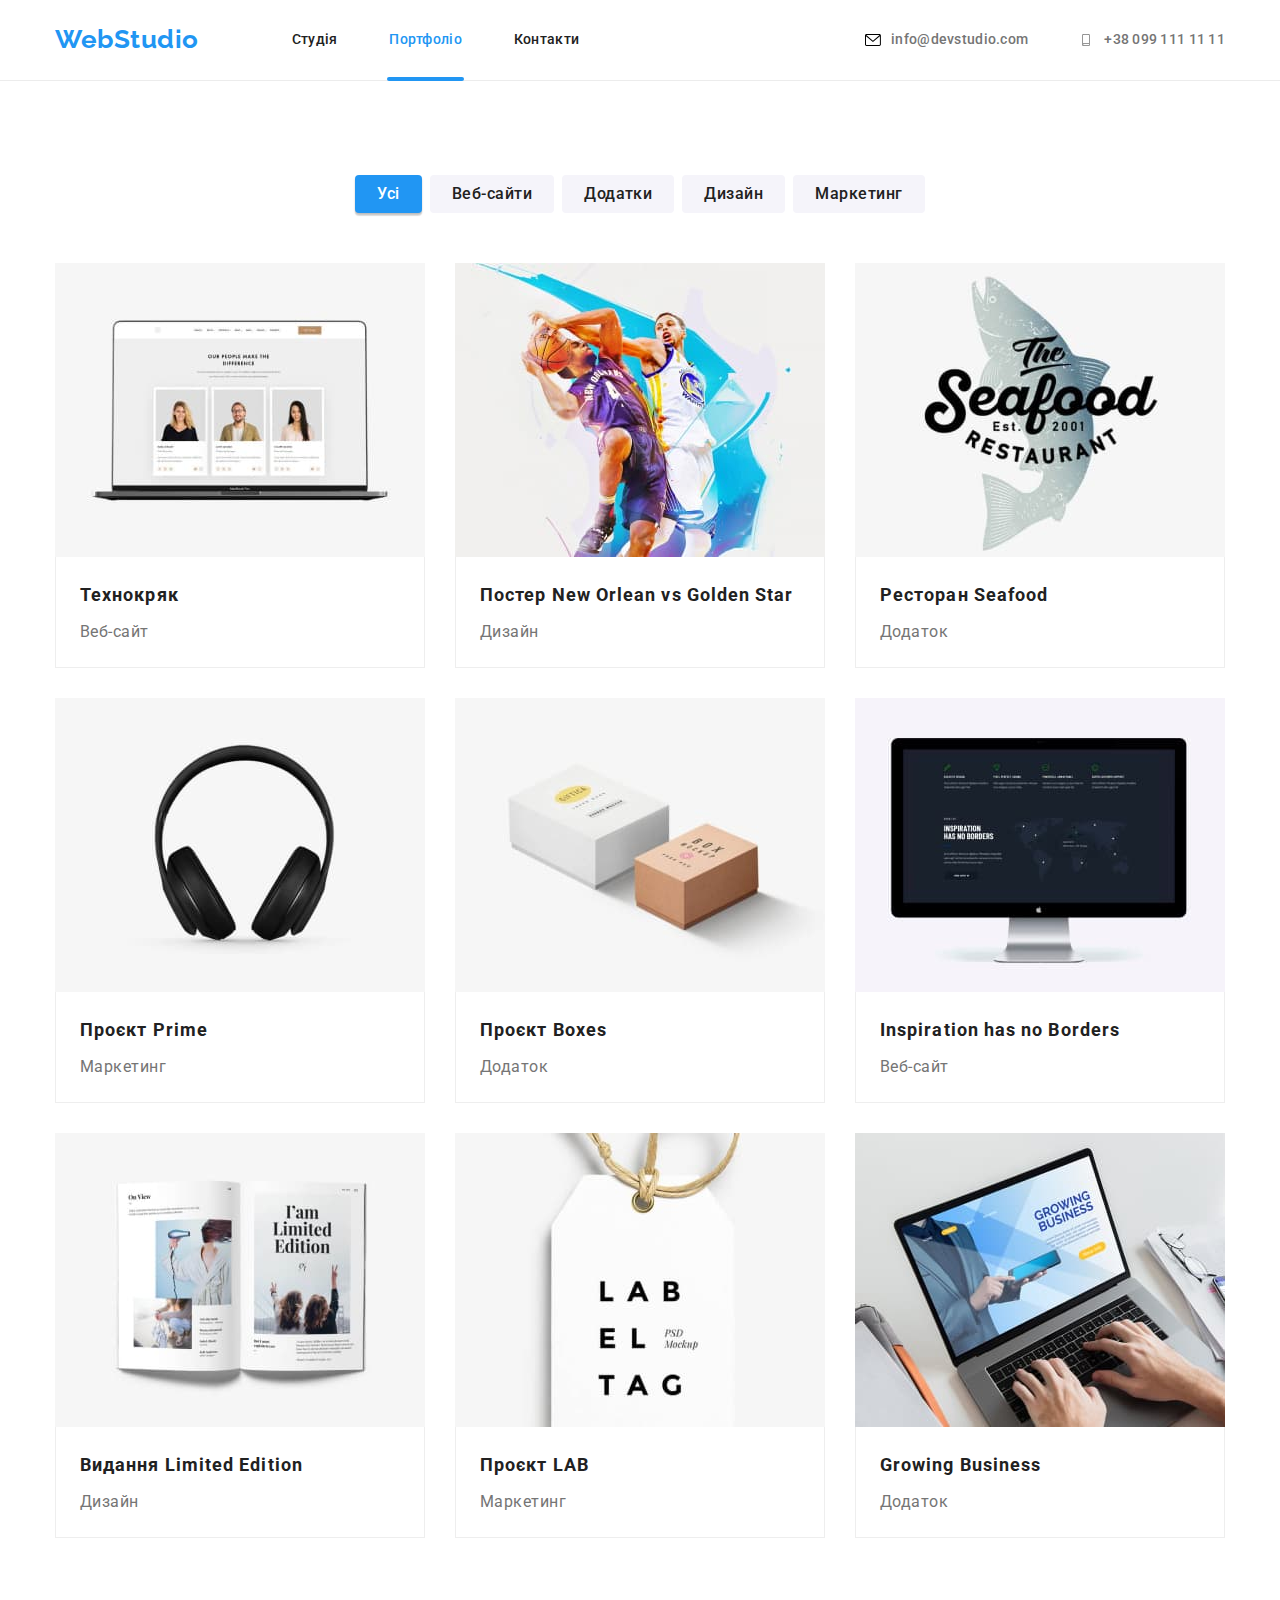
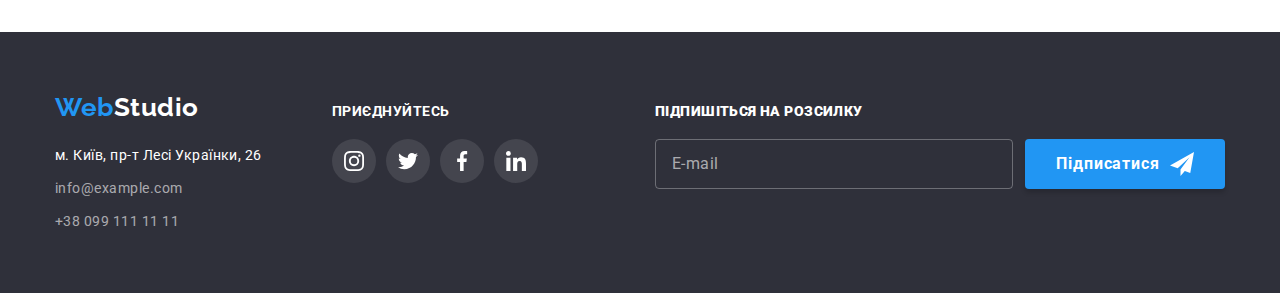
==== commit 29be6b94: "add sass" ====
--- a/portfolio.html
+++ b/portfolio.html
@@ -15,7 +15,7 @@
       rel="stylesheet"
       href="https://cdnjs.cloudflare.com/ajax/libs/modern-normalize/1.1.0/modern-normalize.min.css"
     />
-    <link rel="stylesheet" href="./css/styles.css" />
+    <link rel="stylesheet" href="./css/main.min.css">
   </head>
 
   <body>
@@ -75,21 +75,21 @@
       <section class="portfolio section">
         <div class="container">
           <h1 class="visually-hidden">Портфоліо</h1>
-          <ul class="portfolio__buttons list">
+          <ul class="switch list">
             <li>
-              <button type="button" class="portfolio__btn current-bnt">
-                Все
+              <button type="button" class="switch__btn switch__btn--current">
+                Усі
               </button>
             </li>
             <li>
-              <button type="button" class="portfolio__btn">Веб-сайти</button>
+              <button type="button" class="switch__btn">Веб-сайти</button>
             </li>
             <li>
-              <button type="button" class="portfolio__btn">Додатки</button>
-            </li>
-            <li><button type="button" class="portfolio__btn">Дизайн</button></li>
+              <button type="button" class="switch__btn">Додатки</button>
+            </li>
+            <li><button type="button" class="switch__btn">Дизайн</button></li>
             <li>
-              <button type="button" class="portfolio__btn">Маркетинг</button>
+              <button type="button" class="switch__btn">Маркетинг</button>
             </li>
           </ul>
 
@@ -333,14 +333,14 @@
           >
           <address class="address">
             <p class="address__text">м. Київ, пр-т Лесі Українки, 26</p>
-            <ul class="footer-contacts list">
-              <li class="footer-contacts__item">
-                <a href="mailto:info@example.com" class="footer-contacts__link link"
+            <ul class="address__list list">
+              <li class="address__item">
+                <a href="mailto:info@example.com" class="address__link link"
                   >info@example.com</a
                 >
               </li>
-              <li class="footer-contacts__item">
-                <a href="tel:+380991111111" class="footer-contacts__link link">
+              <li class="address_item">
+                <a href="tel:+380991111111" class="address__link link">
                   +38 099 111 11 11
                 </a>
               </li>
--- a/css/main.min.css
+++ b/css/main.min.css
@@ -0,0 +1 @@
+.policy__check,.policy__label,.modal__close,.footer-form__button,.join__link,.logotipes__link,.social__link,.benefits__container,.header__nav,.header__container{display:flex;justify-content:center;align-items:center}h1,h2,h3,h4,h5,h6,p{margin:0;padding:0}.link{text-decoration:none;display:block}.list{list-style:none;margin:0;padding:0}.visually-hidden{position:absolute;white-space:nowrap;width:1px;height:1px;overflow:hidden;border:0;padding:0;clip:rect(0 0 0 0);-webkit-clip-path:inset(50%);clip-path:inset(50%);margin:-1px}img{display:block;max-width:100%;height:auto}.link:hover,.link:focus{color:#2196f3}/*! modern-normalize v1.1.0 | MIT License | https://github.com/sindresorhus/modern-normalize */*,::before,::after{box-sizing:border-box}html{line-height:1.15;-webkit-text-size-adjust:100%;-moz-tab-size:4;-o-tab-size:4;tab-size:4}body{margin:0;font-family:system-ui,-apple-system,"Segoe UI",Roboto,Helvetica,Arial,sans-serif,"Apple Color Emoji","Segoe UI Emoji"}hr{height:0;color:inherit}abbr[title]{-webkit-text-decoration:underline dotted;text-decoration:underline dotted}b,strong{font-weight:bolder}code,kbd,samp,pre{font-family:ui-monospace,SFMono-Regular,Consolas,"Liberation Mono",Menlo,monospace;font-size:1em}small{font-size:80%}sub,sup{font-size:75%;line-height:0;position:relative;vertical-align:baseline}sub{bottom:-0.25em}sup{top:-0.5em}table{text-indent:0;border-color:inherit}button,input,optgroup,select,textarea{font-family:inherit;font-size:100%;line-height:1.15;margin:0}button,select{text-transform:none}button,[type=button],[type=reset],[type=submit]{-webkit-appearance:button}::-moz-focus-inner{border-style:none;padding:0}:-moz-focusring{outline:1px dotted ButtonText}:-moz-ui-invalid{box-shadow:none}legend{padding:0}progress{vertical-align:baseline}::-webkit-inner-spin-button,::-webkit-outer-spin-button{height:auto}[type=search]{-webkit-appearance:textfield;outline-offset:-2px}::-webkit-search-decoration{-webkit-appearance:none}::-webkit-file-upload-button{-webkit-appearance:button;font:inherit}summary{display:list-item}body{font-family:"Roboto",sans-serif;color:#757575;background-color:#fff;letter-spacing:.03em}.container{margin:0 auto;width:1200px;padding:0 15px}.logo{color:#2196f3;font-family:"Raleway",sans-serif;font-weight:700;letter-spacing:.02em;font-size:26px;line-height:1.2;text-decoration:none}.section{padding:94px 0}.title{font-size:36px;line-height:1.1666666667;text-align:center;color:#212121}.header{border-bottom:1px solid #ececec}.header__list{display:flex;-moz-column-gap:50px;column-gap:50px;margin-left:93px}.header__link{position:relative;padding:32px 0;font-weight:500;font-size:14px;line-height:1.14;letter-spacing:.02em;color:#212121;transition:color 250ms cubic-bezier(0.4, 0, 0.2, 1)}.logo__accent--black{color:#000}.header__link--current{color:#2196f3;padding-left:2px;padding-right:2px}.header__link--current::after{position:absolute;bottom:-1px;right:0;content:"";width:100%;height:4px;background-color:#2196f3;border-radius:2px}.contacts{display:flex;margin-left:auto;-moz-column-gap:50px;column-gap:50px}.contacts__link{padding:32px 0;display:flex;align-items:center;gap:10px;font-weight:500;font-size:14px;line-height:1.14;letter-spacing:.02em;color:inherit;transition:color 250ms cubic-bezier(0.4, 0, 0.2, 1)}.contacts__icon{fill:currentColor}.hero{padding:200px 0;background-color:#2f303a}.hero__title{max-width:696px;margin:0 auto 30px;color:#fff;font-weight:900;text-transform:uppercase;text-align:center;line-height:1.3636363636;letter-spacing:.06em;font-size:44px}.hero__btn{display:block;margin-left:auto;margin-right:auto;border-radius:4px;padding:10px 32px;font-family:inherit;font-weight:700;font-size:16px;line-height:1.875;letter-spacing:.06em;background-color:#2196f3;color:#fff;transition:background-color 250ms cubic-bezier(0.4, 0, 0.2, 1)}.hero__btn:hover,.hero__btn:focus{background-color:#188ce8}.owerlay{max-width:1600px;height:600px;margin-left:auto;margin-right:auto;background-image:linear-gradient(to right, rgba(47, 48, 58, 0.4), rgba(47, 48, 58, 0.4)),url(../images/hero-bgr.jpg)}.benefits{padding-bottom:0}.benefits__list{display:flex;gap:30px}.benefits__item{width:calc((100% - 90px)/4)}.benefits__container{width:270px;height:120px;background-color:#f5f4fa;border-radius:4px;margin-bottom:30px}.benefits__title{margin-bottom:10px;font-size:14px;line-height:1.14;text-transform:uppercase;color:#212121}.benefits__descr{font-size:14px;line-height:1.71}.actions__title{margin-bottom:50px}.actions__list{display:flex;-moz-column-gap:30px;column-gap:30px}.actions__item{width:calc((100% - 60px)/3)}.actions__thumb{position:relative}.actions__descr{position:absolute;width:100%;bottom:0;right:0;padding:28px;color:#fff;background-color:rgba(47,48,58,.8);font-weight:700;font-size:14px;line-height:1.1428571429;text-align:center;text-transform:uppercase}.team{background-color:#f5f4fa}.team__title{margin-bottom:50px}.team__list{display:flex;-moz-column-gap:30px;column-gap:30px}.team__item{width:calc((100% - 90px)/4);background-color:#fff;box-shadow:0px 1px 3px rgba(0,0,0,.12),0px 1px 1px rgba(0,0,0,.14),0px 2px 1px rgba(0,0,0,.2);border-radius:0px 0px 4px 4px}.team__container{padding:30px 0}.team__sub-title{margin-bottom:10px;font-weight:500;font-size:16px;line-height:1.1875;text-align:center;color:#212121}.team__descr{font-size:16px;line-height:1.1875;text-align:center;margin-bottom:16px}.social{display:flex;justify-content:center;gap:10px}.social__item{width:44px;height:44px}.social__link{width:100%;height:100%;border-radius:50%;fill:#afb1b8;background-color:inherit;transition:background-color 250ms cubic-bezier(0.4, 0, 0.2, 1),fill 250ms cubic-bezier(0.4, 0, 0.2, 1)}.social__link:hover,.social__link:focus{background-color:#2196f3;fill:#fff}.clients__title{margin-bottom:50px}.logotipes{display:flex;gap:30px}.logotipes__item{width:170px;height:92px}.logotipes__link{width:100%;height:100%;border:1px solid #afb1b8;border-radius:4px;fill:#afb1b8;transition:fill 250ms cubic-bezier(0.4, 0, 0.2, 1),border-color 250ms cubic-bezier(0.4, 0, 0.2, 1)}.logotipes__link:hover,.logotipes__link:focus{border-color:#2196f3;fill:#2196f3}.switch{display:flex;-moz-column-gap:8px;column-gap:8px;justify-content:center;margin-bottom:50px}.switch__btn{border-radius:4px;border:rgba(0,0,0,0);padding:6px 22px;font-family:inherit;font-weight:500;font-size:16px;line-height:1.63;letter-spacing:inherit;color:#212121;background-color:#f5f4fa;transition:background-color 250ms cubic-bezier(0.4, 0, 0.2, 1),color 250ms cubic-bezier(0.4, 0, 0.2, 1),box-shadow 250ms cubic-bezier(0.4, 0, 0.2, 1)}.switch__btn:hover,.switch__btn:focus{color:#fff;background-color:#2196f3;box-shadow:0px 3px 1px rgba(0,0,0,.1),0px 1px 2px rgba(0,0,0,.08),0px 2px 2px rgba(0,0,0,.12)}.switch__btn--current{color:#fff;background-color:#2196f3;box-shadow:0px 3px 1px rgba(0,0,0,.1),0px 1px 2px rgba(0,0,0,.08),0px 2px 2px rgba(0,0,0,.12)}.portfolio__list{display:flex;flex-wrap:wrap;gap:30px}.portfolio__item{flex-basis:calc((100% - 60px)/3)}.portfolio__link{transition:box-shadow 250ms cubic-bezier(0.4, 0, 0.2, 1)}.portfolio__link:hover,.portfolio__link:focus{box-shadow:0px 1px 1px rgba(0,0,0,.12),0px 4px 4px rgba(0,0,0,.06),1px 4px 6px rgba(0,0,0,.16)}.portfolio__thumb{position:relative;overflow:hidden}.portfolio__descr{position:absolute;top:0;left:0;width:100%;height:100%;background-color:rgba(33,150,243,.9);opacity:0;transform:translateY(100%);transition:transform 250ms cubic-bezier(0.4, 0, 0.2, 1),opacity 250ms cubic-bezier(0.4, 0, 0.2, 1);padding:63px 24px;font-size:18px;line-height:1.5555555556;color:#fff}.portfolio__link:hover .portfolio__descr,.portfolio__link:focus .portfolio__descr{transform:translateY(0);opacity:1}.portfolio__container{padding:20px 24px;border:1px solid #eee;border-top:rgba(0,0,0,0);max-width:370px}.portfolio__sub-title{margin-bottom:4px;font-size:18px;line-height:2;letter-spacing:.06em;color:#212121}.portfolio__text{color:#757575;font-size:16px;line-height:1.875}.footer{padding:60px 0;background-color:#2f303a}.footer__container{display:flex;align-items:baseline}.logo__accent--white{color:#fff}.address{font-style:normal}.address__text{margin-top:20px;margin-bottom:9px;font-size:14px;line-height:1.7142857143;color:#fff}.address__link{font-size:14px;line-height:1.7142857143;font-family:inherit;font-weight:inherit;color:rgba(255,255,255,.6);transition:color 250ms cubic-bezier(0.4, 0, 0.2, 1)}.address__item:not(:last-child){margin-bottom:9px}.join{margin-left:70px}.join__title{font-weight:700;color:#fff;font-size:14px;line-height:1.1428571429;text-transform:uppercase;margin-bottom:20px}.join__list{display:flex;gap:10px}.join__item{width:44px;height:44px}.join__link{width:100%;height:100%;background-color:rgba(255,255,255,.1);border-radius:50%;fill:#fff;transition:background-color 250ms cubic-bezier(0.4, 0, 0.2, 1)}.join__link:hover,.join__link:focus{background-color:#2196f3}.footer-form{margin-left:auto}.footer-form__container{display:flex;gap:12px;align-items:flex-end}.footer-form__wrap{display:flex;flex-direction:column;gap:20px}.footer-form__label{font-weight:700;font-size:14px;line-height:1.1428571429;letter-spacing:.03em;text-transform:uppercase;color:#fff}.footer-form__input{min-width:358px;height:50px;border:1px solid rgba(255,255,255,.3);border-radius:4px;background-color:rgba(0,0,0,0);padding:15px 16px;outline:rgba(0,0,0,0);letter-spacing:.03em;color:#fff}.footer-form__input::-moz-placeholder{font-size:16px;line-height:1.25;letter-spacing:.03em;color:rgba(255,255,255,.6)}.footer-form__input:-ms-input-placeholder{font-size:16px;line-height:1.25;letter-spacing:.03em;color:rgba(255,255,255,.6)}.footer-form__input::placeholder{font-size:16px;line-height:1.25;letter-spacing:.03em;color:rgba(255,255,255,.6)}.footer-form__button{letter-spacing:.06em;font-weight:700;font-size:16px;line-height:1.875;fill:#fff;gap:10px;width:200px;height:50px;background-color:#2196f3;box-shadow:0px 4px 4px rgba(0,0,0,.15);border-radius:4px;color:#fff;border-color:rgba(0,0,0,0);transition:background-color 250ms cubic-bezier(0.4, 0, 0.2, 1)}.footer-form__button:hover,.footer-form__button:focus{background-color:#188ce8}.backdrop{position:fixed;top:0;left:0;width:100%;height:100%;background-color:rgba(0,0,0,.1);opacity:1;transition:opacity 250ms cubic-bezier(0.4, 0, 0.2, 1),visibility 250ms cubic-bezier(0.4, 0, 0.2, 1)}.backdrop.is-hidden{opacity:0;pointer-events:none;visibility:hidden}.backdrop.is-hidden .modal{transform:translate(-50%, -50%) scale(1.1)}.modal{position:absolute;top:54%;left:51%;transform:translate(-54%, -51%) scale(1);max-width:528px;min-height:581px;background-color:#fff;box-shadow:0px 1px 3px rgba(0,0,0,.12),0px 1px 1px rgba(0,0,0,.14),0px 2px 1px rgba(0,0,0,.2);border-radius:4px;padding:40px;transition:transform 250ms cubic-bezier(0.4, 0, 0.2, 1)}.modal__close{position:absolute;top:8px;right:8px;width:30px;height:30px;border:1px solid rgba(0,0,0,.1);border-radius:50%;background-color:#fff;outline:none;transition:fill 250ms cubic-bezier(0.4, 0, 0.2, 1)}.modal__close:hover,.modal__close:focus{fill:#2196f3}.modal__title{font-size:20px;line-height:1.15;text-align:center;letter-spacing:.03em;color:#212121;margin-bottom:12px}.modal-form__field{margin-bottom:10px}.modal-form__label{font-size:12px;line-height:1.1666666667;letter-spacing:.01em;margin-bottom:4px;color:#757575}.modal-form__input{border:1px solid rgba(33,33,33,.2);border-radius:4px;width:100%;height:40px;font:inherit;font-size:12px;line-height:1.1666666667;letter-spacing:.01em;color:#212121;padding-left:42px;outline:none;transition:border-color 250ms cubic-bezier(0.4, 0, 0.2, 1)}.modal-form__input:focus{border:1px solid #2196f3}.modal-form__wrap{position:relative}.modal-form__icon{position:absolute;left:12px;top:50%;transform:translateY(-50%);fill:#212121;transition:fill 250ms cubic-bezier(0.4, 0, 0.2, 1)}.modal-form__input:focus+.modal-form__icon{fill:#2196f3}.modal-form__textarea{border:1px solid rgba(33,33,33,.2);border-radius:4px;width:448px;height:120px;font-size:12px;line-height:1.1666666667;letter-spacing:.01em;margin-bottom:20px;padding:12px 16px;resize:none;outline:none}.modal-form__textarea:focus{border:1px solid #2196f3}.modal-form__textarea::-moz-placeholder{font-size:12px;line-height:1.1666666667;letter-spacing:.01em;color:rgba(117,117,117,.5)}.modal-form__textarea:-ms-input-placeholder{font-size:12px;line-height:1.1666666667;letter-spacing:.01em;color:rgba(117,117,117,.5)}.modal-form__textarea::placeholder{font-size:12px;line-height:1.1666666667;letter-spacing:.01em;color:rgba(117,117,117,.5)}.modal-form__btn{color:#fff;background-color:#2196f3;font-weight:700;font-size:16px;line-height:1.875;letter-spacing:.06em;display:block;margin:0 auto;padding:10px 52px;box-shadow:0px 4px 4px rgba(0,0,0,.15);border:rgba(0,0,0,0);border-radius:4px;transition:background-color 250ms cubic-bezier(0.4, 0, 0.2, 1)}.modal-form__btn:hover,.modal-form__btn:focus{background-color:#188ce8}.policy{margin-bottom:30px}.policy__input{margin-right:7px}.policy__label{font-size:14px;line-height:1.7142857143;letter-spacing:.03em}.policy__check{width:16px;height:15px;border:2px solid #212121;border-radius:3px;margin-right:8px;transition:background-color 250ms cubic-bezier(0.4, 0, 0.2, 1),border-color 250ms cubic-bezier(0.4, 0, 0.2, 1)}.policy__icon{fill:rgba(0,0,0,0);transition:fill 250ms cubic-bezier(0.4, 0, 0.2, 1)}.policy__link{color:#2196f3;font-size:14px;line-height:1.7142857143;letter-spacing:.03em;margin-left:4px;position:relative}.policy__link::after{position:absolute;bottom:5px;right:0;content:"";width:100%;height:1px;background-color:#2196f3}.policy__input:checked+.policy__label .policy__check{background-color:#2196f3;border-color:#2196f3}.policy__input:focus+.policy__label .policy__check{outline:1px solid #212121}.policy__input:checked+.policy__label .policy__icon{fill:#fff}.header__container,.header__nav,.benefits__container,.social__link,.logotipes__link,.join__link,.footer-form__button,.modal__close,.policy__label,.policy__check{display:flex;justify-content:center;align-items:center}/*# sourceMappingURL=main.min.css.map */